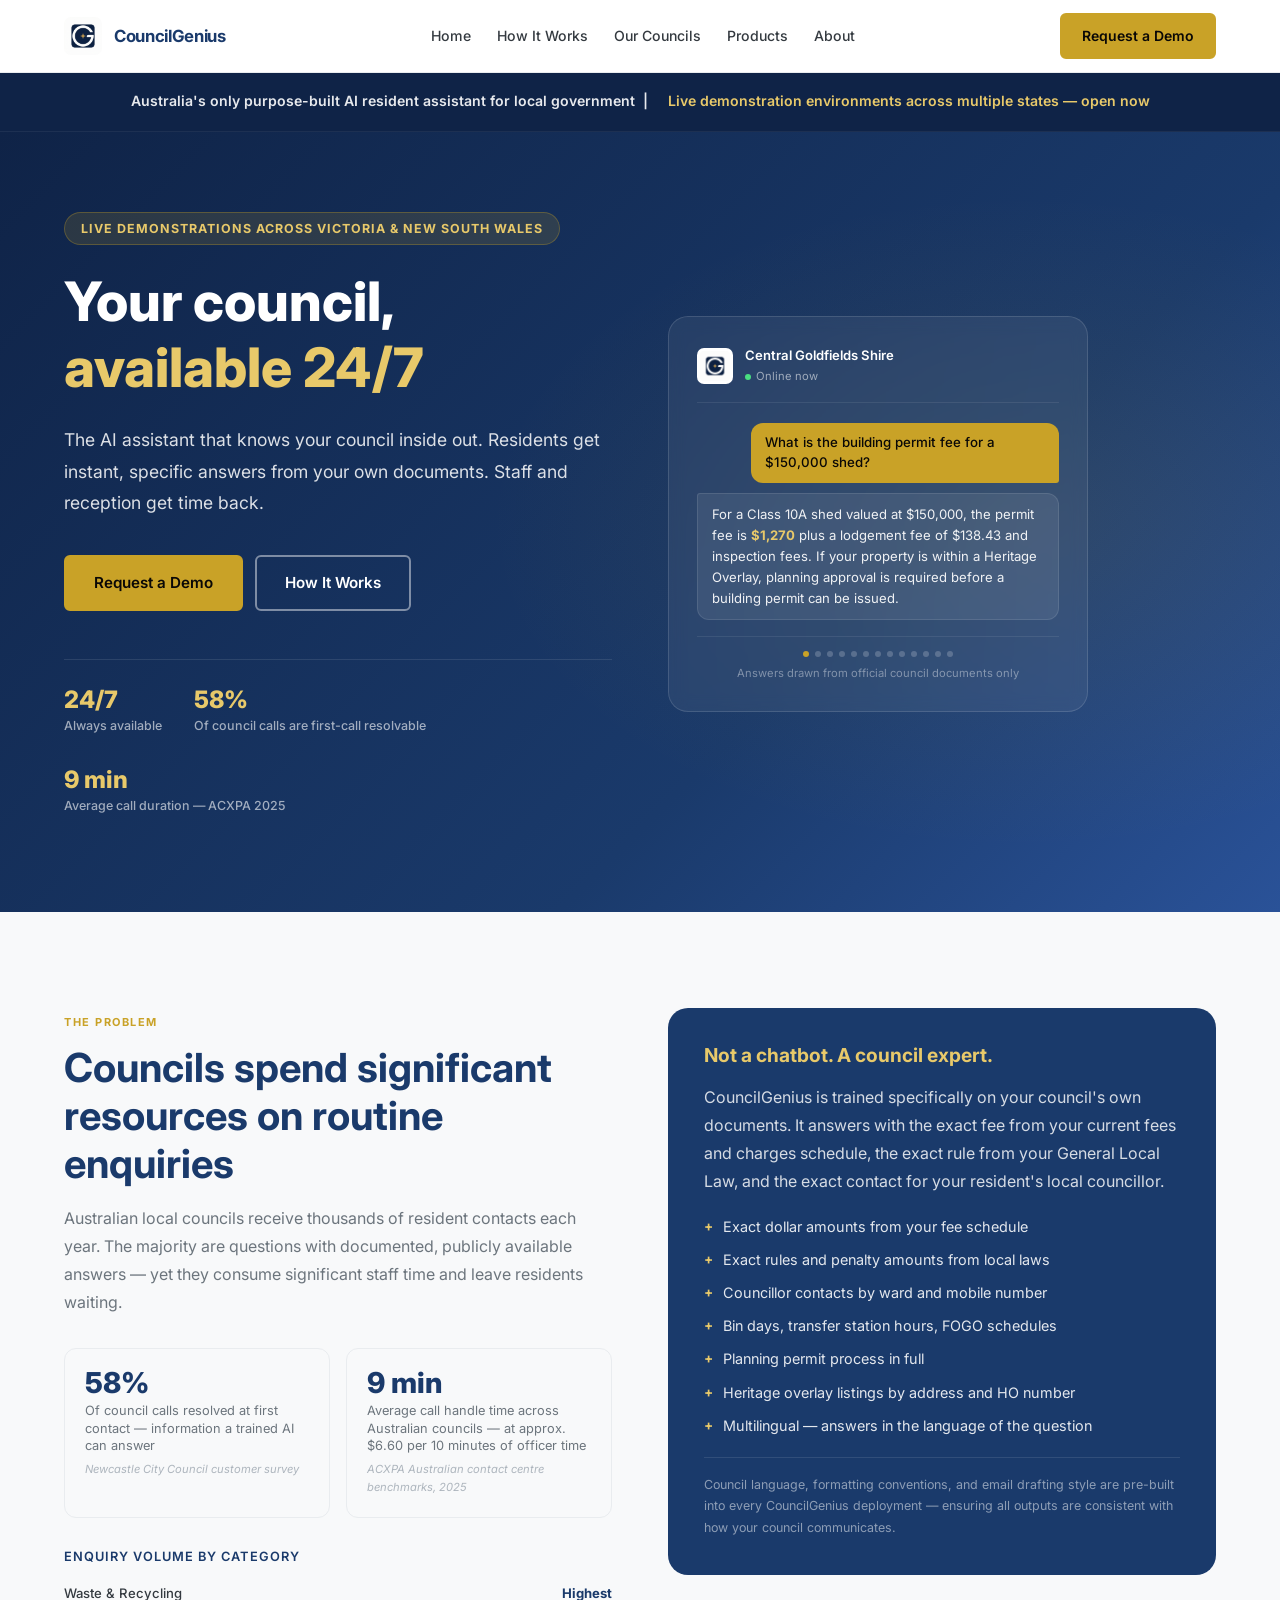
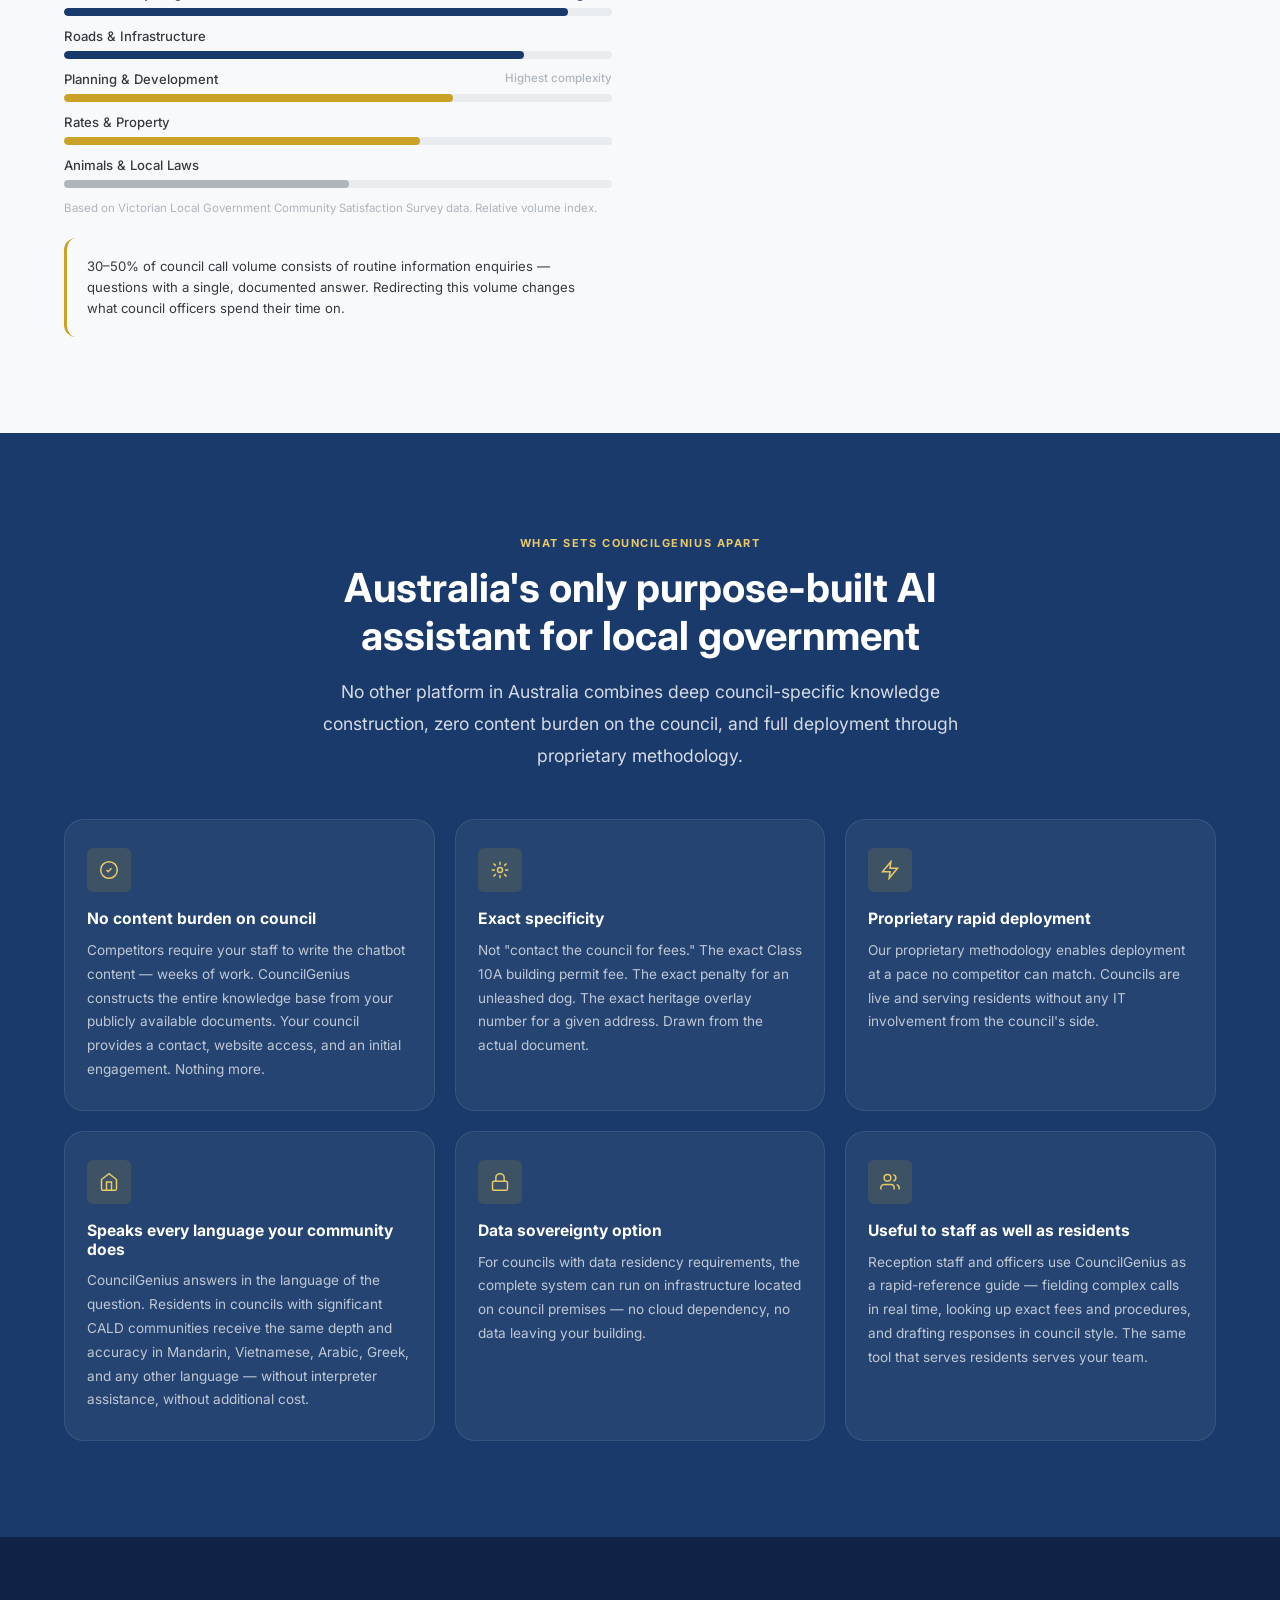
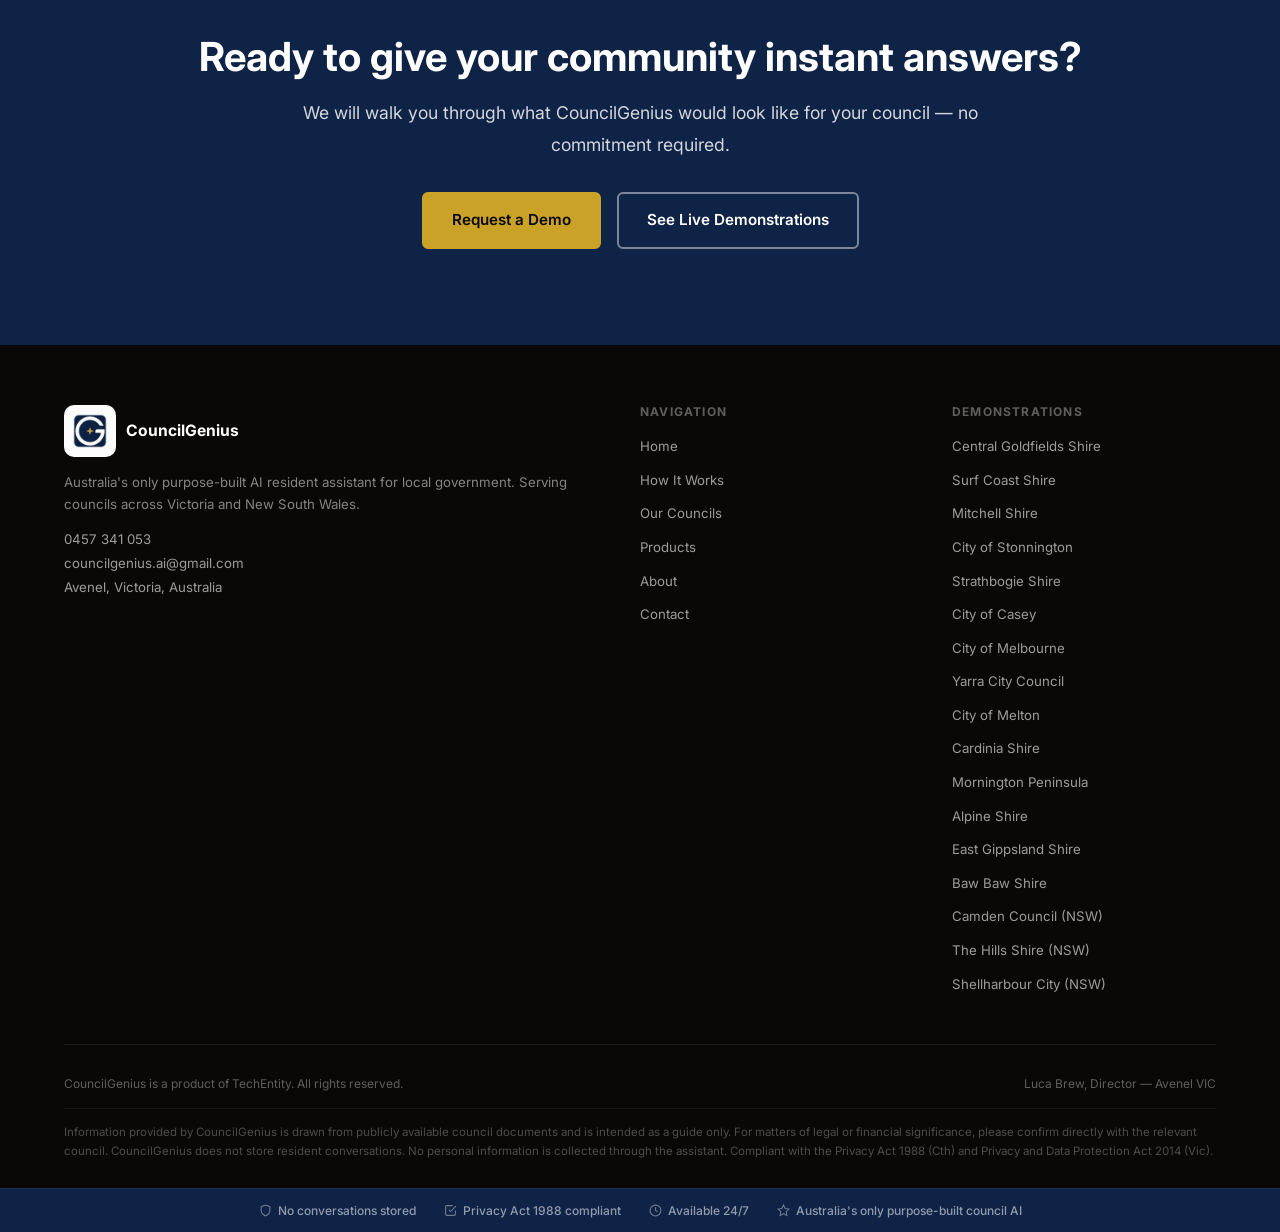
==== index.html @ df0e6e5a "Add 8 new VIC v8.0 councils: Melbourne, Yarra, Melton, Cardinia, Mornington Peninsula, Alpine, East " ====
<!DOCTYPE html>
<html lang="en">
<head>
  <meta charset="UTF-8">
  <meta name="viewport" content="width=device-width, initial-scale=1.0">
  <meta name="description" content="CouncilGenius — Australia's only purpose-built AI resident assistant for local government. Residents get instant, accurate answers. Staff get time back.">
  <title>CouncilGenius — AI Resident Assistant for Australian Local Government</title>
  <link rel="preconnect" href="https://fonts.googleapis.com">
  <link rel="preconnect" href="https://fonts.gstatic.com" crossorigin>
  <link href="https://fonts.googleapis.com/css2?family=Inter:wght@400;500;600;700;800&display=swap" rel="stylesheet">
  <style>
    :root {
      --navy:#1A3A6B;--navy-dark:#0f2347;--navy-light:#2a5298;
      --gold:#C9A227;--gold-light:#E8C96A;--gold-pale:#fdf6e3;
      --white:#FFFFFF;--black:#0a0806;
      --grey-50:#f8f9fa;--grey-100:#f1f3f5;--grey-200:#e9ecef;
      --grey-400:#adb5bd;--grey-600:#6c757d;--grey-800:#343a40;
      --error:#c0392b;
      --radius-sm:6px;--radius-md:12px;--radius-lg:20px;--radius-xl:32px;
      --shadow-sm:0 1px 4px rgba(0,0,0,0.08);
      --shadow-md:0 4px 16px rgba(0,0,0,0.10);
      --shadow-lg:0 8px 32px rgba(0,0,0,0.12);
      --t:200ms ease;--max-w:1200px;
    }
    *,*::before,*::after{box-sizing:border-box;margin:0;padding:0}
    html{scroll-behavior:smooth;font-size:16px}
    body{font-family:'Inter',system-ui,-apple-system,sans-serif;color:var(--grey-800);background:var(--white);line-height:1.6;-webkit-font-smoothing:antialiased}
    img{max-width:100%;display:block}
    a{color:inherit;text-decoration:none}
    button{cursor:pointer;font-family:inherit}
    .skip-link{position:absolute;top:-999px;left:0;z-index:9999;background:var(--gold);color:var(--black);padding:8px 16px;font-weight:600}
    .skip-link:focus{top:0}
    .container{max-width:var(--max-w);margin:0 auto;padding:0 24px}
    .section{padding:96px 0}
    .section--alt{background:var(--grey-50)}
    .section--navy{background:var(--navy);color:var(--white)}
    .section--dark{background:var(--navy-dark);color:var(--white)}
    .section-label{display:inline-block;font-size:11px;font-weight:700;letter-spacing:0.14em;text-transform:uppercase;color:var(--gold);margin-bottom:12px}
    .section-label--light{color:var(--gold-light)}
    h1,h2,h3,h4{line-height:1.2;font-weight:700;color:var(--navy)}
    .section--navy h2,.section--navy h3,.section--dark h2,.section--dark h3{color:var(--white)}
    h1{font-size:clamp(2rem,4.5vw,3.4rem);font-weight:800}
    h2{font-size:clamp(1.7rem,3.5vw,2.5rem)}
    h3{font-size:1.2rem}
    p{line-height:1.75;color:var(--grey-600)}
    .section--navy p,.section--dark p{color:rgba(255,255,255,0.82)}
    .text-centre{text-align:center}
    .lead{font-size:1.1rem;line-height:1.8;color:var(--grey-600);max-width:680px}
    .lead--light{color:rgba(255,255,255,0.82)}

    /* Buttons */
    .btn{display:inline-flex;align-items:center;gap:8px;padding:14px 28px;border-radius:var(--radius-sm);font-size:.95rem;font-weight:600;border:2px solid transparent;transition:background var(--t),color var(--t),border-color var(--t),box-shadow var(--t),transform var(--t);min-height:48px;white-space:nowrap;cursor:pointer}
    .btn:focus-visible{outline:3px solid var(--gold);outline-offset:3px}
    .btn:active{transform:scale(0.97)}
    .btn-primary{background:var(--gold);color:var(--black);border-color:var(--gold)}
    .btn-primary:hover{background:#b8911f;border-color:#b8911f;box-shadow:0 4px 16px rgba(201,162,39,.35)}
    .btn-outline-white{background:transparent;color:var(--white);border-color:rgba(255,255,255,.45)}
    .btn-outline-white:hover{background:rgba(255,255,255,.1);border-color:var(--white)}
    .btn-outline-navy{background:transparent;color:var(--navy);border-color:var(--navy)}
    .btn-outline-navy:hover{background:var(--navy);color:var(--white)}
    .btn-sm{padding:10px 20px;font-size:.875rem;min-height:40px}

    /* Nav */
    #navbar{position:fixed;top:0;left:0;right:0;z-index:1000;background:rgba(255,255,255,.97);backdrop-filter:blur(12px);border-bottom:1px solid var(--grey-200);transition:box-shadow var(--t)}
    #navbar.scrolled{box-shadow:var(--shadow-md)}
    .nav-inner{display:flex;align-items:center;justify-content:space-between;height:72px;gap:24px}
    .nav-logo{display:flex;align-items:center;gap:12px;flex-shrink:0}
    .nav-logo img{width:38px;height:38px;border-radius:7px}
    .nav-logo-text{font-size:1.05rem;font-weight:700;color:var(--navy);letter-spacing:-.02em}
    .nav-links{display:flex;align-items:center;gap:2px;list-style:none}
    .nav-links a{padding:8px 12px;border-radius:var(--radius-sm);font-size:.88rem;font-weight:500;color:var(--grey-800);transition:background var(--t),color var(--t);display:block}
    .nav-links a:hover,.nav-links a.active{background:var(--grey-100);color:var(--navy)}
    .nav-links a:focus-visible{outline:2px solid var(--navy);outline-offset:2px}
    .nav-toggle{display:none;flex-direction:column;gap:5px;background:none;border:none;padding:8px;border-radius:var(--radius-sm);min-width:44px;min-height:44px;align-items:center;justify-content:center}
    .nav-toggle span{display:block;width:22px;height:2px;background:var(--navy);border-radius:2px;transition:transform var(--t),opacity var(--t)}
    .nav-toggle[aria-expanded="true"] span:nth-child(1){transform:translateY(7px) rotate(45deg)}
    .nav-toggle[aria-expanded="true"] span:nth-child(2){opacity:0}
    .nav-toggle[aria-expanded="true"] span:nth-child(3){transform:translateY(-7px) rotate(-45deg)}
    .mobile-menu{display:none;flex-direction:column;gap:4px;padding:16px 24px 24px;border-top:1px solid var(--grey-200)}
    .mobile-menu.open{display:flex}
    .mobile-menu a{padding:12px 16px;border-radius:var(--radius-sm);font-weight:500;color:var(--grey-800);transition:background var(--t)}
    .mobile-menu a:hover{background:var(--grey-100);color:var(--navy)}
    .mobile-menu .btn{margin-top:8px;justify-content:center}

    /* Hero */
    .hero-section{background:linear-gradient(135deg,var(--navy-dark) 0%,var(--navy) 65%,var(--navy-light) 100%);padding:80px 0 96px;position:relative;overflow:hidden}
    .hero-section::before{content:'';position:absolute;inset:0;background:radial-gradient(ellipse 60% 60% at 80% 50%,rgba(201,162,39,.10) 0%,transparent 70%);pointer-events:none}
    .hero-grid{display:grid;grid-template-columns:1fr 1fr;gap:56px;align-items:center;position:relative;z-index:1}
    .hero-eyebrow{display:inline-flex;align-items:center;gap:8px;background:rgba(201,162,39,.15);border:1px solid rgba(201,162,39,.3);border-radius:999px;padding:6px 16px;font-size:.78rem;font-weight:700;color:var(--gold-light);letter-spacing:.08em;text-transform:uppercase;margin-bottom:24px}
    .hero h1{color:var(--white);margin-bottom:24px}
    .hero h1 span{color:var(--gold-light)}
    .hero .lead{color:rgba(255,255,255,.85);margin-bottom:36px}
    .hero-actions{display:flex;flex-wrap:wrap;gap:12px;margin-bottom:48px}
    .hero-stats{display:flex;gap:32px;flex-wrap:wrap;padding-top:28px;border-top:1px solid rgba(255,255,255,.1)}
    .hero-stat-num{font-size:1.5rem;font-weight:800;color:var(--gold-light);line-height:1}
    .hero-stat-label{font-size:.78rem;color:rgba(255,255,255,.6);margin-top:4px;font-weight:500}

    /* Chat card */
    .hero-card{background:rgba(255,255,255,.06);border:1px solid rgba(255,255,255,.13);border-radius:var(--radius-lg);padding:28px;width:100%;max-width:420px;backdrop-filter:blur(8px)}
    .hero-card-header{display:flex;align-items:center;gap:12px;margin-bottom:20px;padding-bottom:16px;border-bottom:1px solid rgba(255,255,255,.08)}
    .hero-card-logo{width:36px;height:36px;border-radius:7px;background:var(--white);display:flex;align-items:center;justify-content:center;padding:3px}
    .hero-card-logo img{width:30px;height:30px;border-radius:4px}
    .hero-card-council{font-size:.82rem;font-weight:600;color:var(--white)}
    .hero-card-status{display:flex;align-items:center;gap:5px;font-size:.7rem;color:rgba(255,255,255,.55);margin-top:2px}
    .status-dot{width:6px;height:6px;border-radius:50%;background:#4ade80}
    .chat-q{background:var(--gold);color:var(--black);border-radius:12px 12px 3px 12px;padding:10px 14px;font-size:.83rem;line-height:1.5;margin-left:auto;max-width:85%;margin-bottom:10px;font-weight:500}
    .chat-a{background:rgba(255,255,255,.08);color:rgba(255,255,255,.92);border:1px solid rgba(255,255,255,.1);border-radius:3px 12px 12px 12px;padding:10px 14px;font-size:.82rem;line-height:1.6;margin-bottom:10px}
    .chat-a strong{color:var(--gold-light)}
    .carousel-item{display:none}
    .carousel-item.active{display:block}
    .carousel-dots{display:flex;gap:6px;margin-top:16px;padding-top:14px;border-top:1px solid rgba(255,255,255,.08);justify-content:center}
    .carousel-dot{width:6px;height:6px;border-radius:50%;background:rgba(255,255,255,.2);border:none;cursor:pointer;transition:background var(--t);padding:0;min-height:0}
    .carousel-dot.active{background:var(--gold)}
    .carousel-label{font-size:.7rem;color:rgba(255,255,255,.4);text-align:center;margin-top:8px}

    /* Unique banner */
    .unique-banner{background:var(--navy-dark);padding:18px 0;border-bottom:1px solid rgba(255,255,255,.06)}
    .unique-banner-inner{display:flex;align-items:center;justify-content:center;gap:16px;font-size:.88rem;font-weight:600;color:rgba(255,255,255,.9);text-align:center;flex-wrap:wrap}
    .unique-banner-inner span{color:var(--gold-light)}

    /* Problem */
    .problem-grid{display:grid;grid-template-columns:1fr 1fr;gap:56px;align-items:start}
    .stat-row{display:grid;grid-template-columns:1fr 1fr;gap:16px;margin-top:32px}
    .stat-box{background:var(--grey-50);border:1px solid var(--grey-200);border-radius:var(--radius-md);padding:20px}
    .stat-box-num{font-size:1.8rem;font-weight:800;color:var(--navy);line-height:1}
    .stat-box-label{font-size:.8rem;color:var(--grey-600);margin-top:4px;line-height:1.4}
    .stat-box-source{font-size:.7rem;color:var(--grey-400);margin-top:6px;font-style:italic}
    .enquiry-bar-row{margin-bottom:10px}
    .enquiry-bar-label{display:flex;justify-content:space-between;font-size:.82rem;font-weight:500;color:var(--grey-800);margin-bottom:4px}
    .enquiry-bar-track{height:8px;background:var(--grey-200);border-radius:4px;overflow:hidden}
    .enquiry-bar-fill{height:100%;border-radius:4px;background:var(--navy)}
    .enquiry-bar-fill.gold{background:var(--gold)}
    .enquiry-bar-fill.light{background:var(--grey-400)}

    /* Steps */
    .steps-grid{display:grid;grid-template-columns:repeat(3,1fr);gap:28px}
    .step-card{background:var(--white);border-radius:var(--radius-lg);padding:32px 24px;box-shadow:var(--shadow-md);border:1px solid var(--grey-200);transition:transform var(--t),box-shadow var(--t)}
    .step-card:hover{transform:translateY(-4px);box-shadow:var(--shadow-lg)}
    .step-num{font-size:3rem;font-weight:800;color:var(--grey-100);line-height:1;margin-bottom:16px}
    .step-icon-box{width:48px;height:48px;border-radius:var(--radius-md);background:var(--navy);display:flex;align-items:center;justify-content:center;margin-bottom:18px}
    .step-icon-box svg{width:22px;height:22px;stroke:var(--gold-light);fill:none;stroke-width:1.8}
    .step-card h3{color:var(--navy);margin-bottom:10px}
    .step-card p{font-size:.88rem}
    .feature-list{list-style:none;display:flex;flex-direction:column;gap:10px}
    .feature-list li{display:flex;gap:10px;font-size:.9rem;color:var(--grey-800);align-items:flex-start}
    .feature-check{color:var(--gold);font-weight:700;flex-shrink:0;margin-top:1px;font-size:.85rem}

    /* Diff */
    .diff-grid{display:grid;grid-template-columns:repeat(3,1fr);gap:20px;margin-top:48px}
    .diff-card{padding:28px 22px;border-radius:var(--radius-lg);background:rgba(255,255,255,.05);border:1px solid rgba(255,255,255,.09);transition:background var(--t),border-color var(--t)}
    .diff-card:hover{background:rgba(255,255,255,.09);border-color:rgba(201,162,39,.35)}
    .diff-card-icon{width:44px;height:44px;border-radius:var(--radius-sm);background:rgba(201,162,39,.15);display:flex;align-items:center;justify-content:center;margin-bottom:18px}
    .diff-card-icon svg{width:20px;height:20px;stroke:var(--gold-light);fill:none;stroke-width:1.8}
    .diff-card h3{color:var(--white);font-size:.98rem;margin-bottom:10px}
    .diff-card p{font-size:.85rem;color:rgba(255,255,255,.70)}

    /* Navy box feature list override */
    .on-navy-bg .feature-list li{color:rgba(255,255,255,.88)}
    .on-navy-bg .feature-check{color:var(--gold-light)}

    /* Demo badge (replaces live badge) */
    .council-demo-badge{display:inline-flex;align-items:center;gap:5px;font-size:.7rem;font-weight:700;letter-spacing:.08em;text-transform:uppercase;padding:3px 9px;border-radius:999px;margin-bottom:14px;width:fit-content;background:#dbeafe;color:#1e40af}
    .demo-dot{width:5px;height:5px;border-radius:50%;background:#3b82f6}

    /* Nine grid */
    .nine-grid{display:grid;grid-template-columns:repeat(3,1fr);gap:16px;margin-top:40px}
    .nine-card{background:var(--white);border:1px solid var(--grey-200);border-radius:var(--radius-md);padding:20px 18px;border-left:3px solid var(--navy);transition:box-shadow var(--t),border-left-color var(--t)}
    .nine-card:hover{box-shadow:var(--shadow-md);border-left-color:var(--gold)}
    .nine-card h4{color:var(--navy);font-size:.9rem;margin-bottom:6px}
    .nine-card p{font-size:.8rem;line-height:1.6}

    /* Councils */
    .councils-grid{display:grid;grid-template-columns:repeat(2,1fr);gap:24px;max-width:800px;margin:48px auto 0}
    .council-card{background:var(--white);border-radius:var(--radius-lg);padding:32px;border:1px solid var(--grey-200);box-shadow:var(--shadow-sm);transition:transform var(--t),box-shadow var(--t),border-color var(--t);display:flex;flex-direction:column;border-left:4px solid var(--gold)}
    .council-card:hover{transform:translateY(-3px);box-shadow:var(--shadow-md);border-color:var(--navy);border-left-color:var(--gold)}
    .council-live-badge{display:inline-flex;align-items:center;gap:5px;font-size:.7rem;font-weight:700;letter-spacing:.08em;text-transform:uppercase;padding:3px 9px;border-radius:999px;margin-bottom:14px;width:fit-content;background:#d1fae5;color:#065f46}
    .live-dot{width:5px;height:5px;border-radius:50%;background:#059669}
    .council-card h3{color:var(--navy);font-size:1.05rem;margin-bottom:4px}
    .council-region{font-size:.8rem;color:var(--grey-400);font-weight:500;margin-bottom:10px}
    .council-card p{font-size:.85rem;flex:1;margin-bottom:20px}
    .council-link{display:inline-flex;align-items:center;gap:6px;font-size:.875rem;font-weight:600;color:var(--navy);transition:gap var(--t)}
    .council-link:hover{gap:10px}
    .council-link svg{width:13px;height:13px}

    /* Products */
    .product-grid{display:grid;grid-template-columns:repeat(3,1fr);gap:24px;margin-top:48px}
    .product-card{background:var(--white);border-radius:var(--radius-lg);padding:36px 28px;border:1px solid var(--grey-200);box-shadow:var(--shadow-sm);display:flex;flex-direction:column;transition:box-shadow var(--t),transform var(--t)}
    .product-card:hover{box-shadow:var(--shadow-lg);transform:translateY(-3px)}
    .product-card.featured{border-color:var(--navy);border-width:2px}
    .product-tag{display:inline-block;font-size:.7rem;font-weight:700;letter-spacing:.1em;text-transform:uppercase;padding:4px 10px;border-radius:999px;margin-bottom:16px;width:fit-content}
    .tag-live{background:#d1fae5;color:#065f46}
    .tag-available{background:#dbeafe;color:#1e40af}
    .tag-bespoke{background:var(--gold-pale);color:#92400e}
    .product-card h3{color:var(--navy);font-size:1.15rem;margin-bottom:8px}
    .product-card .product-desc{font-size:.9rem;margin-bottom:20px;flex:1}
    .product-features{list-style:none;display:flex;flex-direction:column;gap:8px;margin-bottom:28px}
    .product-features li{display:flex;gap:8px;font-size:.83rem;color:var(--grey-800);align-items:flex-start}

    /* Analytics */
    .analytics-grid{display:grid;grid-template-columns:1fr 1fr;gap:48px;align-items:start}
    .compliance-card{background:rgba(255,255,255,.06);border:1px solid rgba(255,255,255,.1);border-radius:var(--radius-md);padding:24px;margin-bottom:14px}
    .compliance-card h4{color:var(--gold-light);font-size:.92rem;margin-bottom:8px}
    .compliance-card p{font-size:.83rem;color:rgba(255,255,255,.68)}

    /* About */
    .about-grid{display:grid;grid-template-columns:1fr 1fr;gap:56px;align-items:start}
    .about-content p{margin-bottom:16px}
    .about-aside{display:flex;flex-direction:column;gap:20px}
    .about-box{background:var(--grey-50);border-radius:var(--radius-lg);padding:24px;border:1px solid var(--grey-200)}
    .about-box h4{color:var(--navy);margin-bottom:8px;font-size:.95rem}
    .about-box p{font-size:.875rem}

    /* FAQ */
    .faq-grid{display:grid;grid-template-columns:repeat(2,1fr);gap:16px;margin-top:40px}
    .faq-item{background:var(--white);border-radius:var(--radius-md);border:1px solid var(--grey-200);overflow:hidden}
    .faq-q{width:100%;text-align:left;background:none;border:none;padding:18px 22px;font-size:.88rem;font-weight:600;color:var(--navy);display:flex;justify-content:space-between;align-items:center;gap:12px;cursor:pointer;transition:background var(--t);min-height:44px}
    .faq-q:hover{background:var(--grey-50)}
    .faq-icon{width:18px;height:18px;border-radius:50%;border:1.5px solid var(--grey-400);display:flex;align-items:center;justify-content:center;font-size:.7rem;flex-shrink:0;transition:transform var(--t)}
    .faq-q[aria-expanded="true"] .faq-icon{transform:rotate(45deg)}
    .faq-a{display:none;padding:0 22px 18px;font-size:.85rem;color:var(--grey-600);line-height:1.7;border-top:1px solid var(--grey-100)}
    .faq-a.open{display:block}

    /* Contact */
    .contact-grid{display:grid;grid-template-columns:1fr 1fr;gap:56px;align-items:start}
    .contact-detail{display:flex;gap:12px;font-size:.9rem;color:var(--grey-800);margin-bottom:12px}
    .contact-detail svg{width:16px;height:16px;stroke:var(--gold);fill:none;stroke-width:2;flex-shrink:0;margin-top:2px}
    .form-card{background:var(--white);border-radius:var(--radius-xl);padding:40px;box-shadow:var(--shadow-lg);border:1px solid var(--grey-200)}
    .form-group{margin-bottom:18px}
    .form-row{display:grid;grid-template-columns:1fr 1fr;gap:14px}
    label{display:block;font-size:.83rem;font-weight:600;color:var(--grey-800);margin-bottom:5px}
    label .req{color:var(--error);margin-left:2px}
    input[type="text"],input[type="email"],input[type="tel"],select,textarea{width:100%;padding:11px 14px;border-radius:var(--radius-sm);border:1.5px solid var(--grey-200);font-family:inherit;font-size:.92rem;color:var(--grey-800);background:var(--white);transition:border-color var(--t),box-shadow var(--t);min-height:46px}
    input:focus,select:focus,textarea:focus{outline:none;border-color:var(--navy);box-shadow:0 0 0 3px rgba(26,58,107,.10)}
    textarea{min-height:110px;resize:vertical}
    select{cursor:pointer}
    #formStatus{display:none;margin-top:10px;padding:11px 14px;border-radius:var(--radius-sm);font-size:.85rem;font-weight:500}
    #formStatus.success{background:#d1fae5;color:#065f46;display:block}
    #formStatus.error{background:#fee2e2;color:#991b1b;display:block}

    /* Footer */
    footer{background:var(--black);color:var(--white);padding:60px 0 28px}
    .footer-grid{display:grid;grid-template-columns:2fr 1fr 1fr;gap:48px;margin-bottom:48px}
    .footer-logo{display:flex;align-items:center;gap:10px;margin-bottom:14px}
    .footer-logo img{width:52px;height:52px;border-radius:10px}
    .footer-logo span{font-size:.98rem;font-weight:700}
    .footer-brand p{font-size:.83rem;color:rgba(255,255,255,.5);line-height:1.7}
    .footer-col h4{font-size:.75rem;font-weight:700;letter-spacing:.1em;text-transform:uppercase;color:rgba(255,255,255,.35);margin-bottom:14px}
    .footer-col ul{list-style:none;display:flex;flex-direction:column;gap:8px}
    .footer-col ul a{font-size:.83rem;color:rgba(255,255,255,.6);transition:color var(--t)}
    .footer-col ul a:hover{color:var(--gold-light)}
    .footer-contact{font-size:.83rem;color:rgba(255,255,255,.6);line-height:1.8;margin-top:12px}
    .footer-contact a{color:rgba(255,255,255,.6);transition:color var(--t)}
    .footer-contact a:hover{color:var(--gold-light)}
    .footer-bottom{padding-top:28px;border-top:1px solid rgba(255,255,255,.07);display:flex;justify-content:space-between;align-items:center;flex-wrap:wrap;gap:10px}
    .footer-bottom p{font-size:.75rem;color:rgba(255,255,255,.35);margin:0}
    .footer-disclaimer{font-size:.72rem;color:rgba(255,255,255,.28);margin-top:14px;line-height:1.6;border-top:1px solid rgba(255,255,255,.05);padding-top:14px}
    .privacy-strip{background:var(--navy-dark);padding:12px 0;border-top:1px solid rgba(255,255,255,.06)}
    .privacy-strip-inner{display:flex;align-items:center;justify-content:center;gap:28px;flex-wrap:wrap}
    .privacy-badge{display:flex;align-items:center;gap:6px;font-size:.75rem;color:rgba(255,255,255,.55);font-weight:500}
    .privacy-badge svg{width:13px;height:13px;stroke:rgba(255,255,255,.4);fill:none;stroke-width:2}

    /* Pages */
    .page-section{display:none}
    .page-section.active{display:block}

    /* Responsive */
    @media(max-width:1024px){
      .footer-grid{grid-template-columns:1fr 1fr}
      .steps-grid,.diff-grid,.product-grid{grid-template-columns:1fr 1fr}
      .nine-grid{grid-template-columns:repeat(2,1fr)}
    }
    @media(max-width:768px){
      .nav-links,.nav-cta{display:none}
      .nav-toggle{display:flex}
      .section{padding:64px 0}
      h1{font-size:1.9rem}h2{font-size:1.55rem}
      .hero-grid,.problem-grid,.about-grid,.contact-grid,.analytics-grid{grid-template-columns:1fr;gap:36px}
      .hero-section{padding:80px 0 64px}
      .hero-visual{display:none}
      .steps-grid,.diff-grid,.product-grid,.nine-grid,.councils-grid{grid-template-columns:1fr}
      .faq-grid{grid-template-columns:1fr}
      .stat-row{grid-template-columns:1fr 1fr}
      .footer-grid{grid-template-columns:1fr}
      .form-row{grid-template-columns:1fr}
      .hero-stats{gap:20px}
    }
    @media(max-width:480px){
      .container{padding:0 16px}
      .hero-actions{flex-direction:column}
      .hero-actions .btn{justify-content:center}
      .form-card{padding:24px 18px}
    }
    @keyframes fadeUp{from{opacity:0;transform:translateY(20px)}to{opacity:1;transform:translateY(0)}}
    .fade-up{animation:fadeUp .5s ease both}
    .fade-up-2{animation:fadeUp .5s .1s ease both}
    @media(prefers-reduced-motion:reduce){*,*::before,*::after{animation-duration:.01ms!important;transition-duration:.01ms!important}}

    /* ── Enquiry Modal ── */
    .modal-overlay{display:none;position:fixed;inset:0;background:rgba(10,21,48,.65);z-index:2000;align-items:center;justify-content:center;padding:20px;backdrop-filter:blur(2px)}
    .modal-overlay.open{display:flex}
    .modal-box{background:#fff;border-radius:var(--radius-xl);max-width:520px;width:100%;padding:40px;position:relative;max-height:90vh;overflow-y:auto;box-shadow:0 24px 64px rgba(10,21,48,.25);animation:fadeUp .25s ease both}
    .modal-close{position:absolute;top:14px;right:16px;background:none;border:none;font-size:1.5rem;cursor:pointer;color:var(--grey-400);line-height:1;padding:4px}
    .modal-close:hover{color:var(--navy)}
    .modal-title{font-size:1.2rem;font-weight:700;color:var(--navy);margin-bottom:4px}
    .modal-subtitle{font-size:.875rem;color:var(--grey-600);margin-bottom:24px;line-height:1.5}
    .modal-form .form-group{margin-bottom:16px}
    .modal-form label{display:block;font-size:.83rem;font-weight:600;color:var(--grey-800);margin-bottom:5px}
    .modal-form label .req{color:var(--error);margin-left:2px}
    .modal-form input,.modal-form textarea{width:100%;padding:11px 14px;border-radius:var(--radius-sm);border:1.5px solid var(--grey-200);font-family:inherit;font-size:.92rem;color:var(--grey-800);background:var(--white);transition:border-color var(--t);box-sizing:border-box}
    .modal-form input:focus,.modal-form textarea:focus{outline:none;border-color:var(--navy);box-shadow:0 0 0 3px rgba(26,58,107,.10)}
    .modal-form textarea{min-height:90px;resize:vertical}
    .modal-status{margin-top:12px;font-size:.875rem;display:none;padding:10px 14px;border-radius:var(--radius-sm)}
    .modal-status.success{display:block;background:#f0fdf4;color:#166534;border:1px solid #bbf7d0}
    .modal-status.error{display:block;background:#fef2f2;color:#991b1b;border:1px solid #fecaca}
    @media(max-width:540px){.modal-box{padding:28px 20px}}

    /* ── State Toggle ── */
    .state-toggle{display:flex;gap:0;background:var(--grey-100);border-radius:999px;padding:4px;width:fit-content;margin:32px auto 0}
    .state-toggle button{padding:10px 24px;border:none;background:transparent;border-radius:999px;font-size:.88rem;font-weight:600;color:var(--grey-600);cursor:pointer;transition:background var(--t),color var(--t)}
    .state-toggle button.active{background:var(--navy);color:var(--white);box-shadow:var(--shadow-sm)}
    .state-panel{display:none}
    .state-panel.active{display:block}

    /* ── Version Badge ── */
    .council-version{display:inline-block;font-size:.68rem;font-weight:600;color:var(--grey-400);background:var(--grey-100);border:1px solid var(--grey-200);border-radius:999px;padding:2px 9px;margin-left:8px;letter-spacing:.03em;vertical-align:middle}

    /* ── Integration Cards ── */
    .integration-grid{display:grid;grid-template-columns:1fr 1fr;gap:24px;margin-top:40px}
    .integration-card{background:var(--white);border-radius:var(--radius-lg);padding:28px;border:1px solid var(--grey-200);box-shadow:var(--shadow-sm);transition:transform var(--t),box-shadow var(--t)}
    .integration-card:hover{transform:translateY(-3px);box-shadow:var(--shadow-md)}
    .integration-card.featured{border-color:var(--navy);border-width:2px}
    .integration-card h4{color:var(--navy);font-size:.95rem;margin-top:16px;margin-bottom:6px}
    .integration-card p{font-size:.83rem}
    .integration-wireframe{width:100%;height:140px;border-radius:var(--radius-sm);overflow:hidden}
    @media(max-width:768px){.integration-grid{grid-template-columns:1fr}}
    /* ── Disclaimer callout ── */
    .demo-disclaimer{margin:28px auto 0;max-width:800px;padding:20px 24px;background:var(--gold-pale);border-radius:var(--radius-md);border-left:3px solid var(--gold)}
    .demo-disclaimer p{font-size:.88rem;color:var(--grey-800);line-height:1.7}
  </style>
</head>
<body>

<a href="#main" class="skip-link">Skip to main content</a>

<nav id="navbar" role="navigation" aria-label="Main navigation">
  <div class="container">
    <div class="nav-inner">
      <a href="#" class="nav-logo" onclick="showPage('home');return false;" aria-label="CouncilGenius home">
        <img src="logo.png" alt="CouncilGenius" width="38" height="38">
        <span class="nav-logo-text">CouncilGenius</span>
      </a>
      <ul class="nav-links" role="list">
        <li><a href="#" onclick="showPage('home');return false;" data-page="home">Home</a></li>
        <li><a href="#" onclick="showPage('how-it-works');return false;" data-page="how-it-works">How It Works</a></li>
        <li><a href="#" onclick="showPage('councils');return false;" data-page="councils">Our Councils</a></li>
        <li><a href="#" onclick="showPage('products');return false;" data-page="products">Products</a></li>
        <li><a href="#" onclick="showPage('about');return false;" data-page="about">About</a></li>
      </ul>
      <div class="nav-cta">
        <a href="#" onclick="showPage('contact');return false;" class="btn btn-primary btn-sm">Request a Demo</a>
      </div>
      <button class="nav-toggle" aria-expanded="false" aria-controls="mobileMenu" aria-label="Toggle navigation" onclick="toggleMenu()">
        <span></span><span></span><span></span>
      </button>
    </div>
  </div>
  <div id="mobileMenu" class="mobile-menu" role="menu">
    <a href="#" onclick="showPage('home');closeMobileMenu();return false;">Home</a>
    <a href="#" onclick="showPage('how-it-works');closeMobileMenu();return false;">How It Works</a>
    <a href="#" onclick="showPage('councils');closeMobileMenu();return false;">Our Councils</a>
    <a href="#" onclick="showPage('products');closeMobileMenu();return false;">Products</a>
    <a href="#" onclick="showPage('about');closeMobileMenu();return false;">About</a>
    <a href="#" onclick="showPage('contact');closeMobileMenu();return false;" class="btn btn-primary btn-sm">Request a Demo</a>
  </div>
</nav>

<main id="main">

<!-- HOME -->
<div id="page-home" class="page-section active">

  <div class="unique-banner" style="margin-top:72px;">
    <div class="container">
      <div class="unique-banner-inner">
        Australia's only purpose-built AI resident assistant for local government
        &nbsp;|&nbsp;
        <span>Live demonstration environments across multiple states — open now</span>
      </div>
    </div>
  </div>

  <section class="hero-section" aria-labelledby="hero-heading">
    <div class="container">
      <div class="hero-grid">
        <div class="hero fade-up">
          <div class="hero-eyebrow">Live demonstrations across Victoria &amp; New South Wales</div>
          <h1 id="hero-heading">Your council,<br><span>available 24/7</span></h1>
          <p class="lead lead--light">The AI assistant that knows your council inside out. Residents get instant, specific answers from your own documents. Staff and reception get time back.</p>
          <div class="hero-actions">
            <a href="#" onclick="showPage('contact');return false;" class="btn btn-primary">Request a Demo</a>
            <a href="#" onclick="showPage('how-it-works');return false;" class="btn btn-outline-white">How It Works</a>
          </div>
          <div class="hero-stats">
            <div class="hero-stat">
              <div class="hero-stat-num">24/7</div>
              <div class="hero-stat-label">Always available</div>
            </div>
            <div class="hero-stat">
              <div class="hero-stat-num">58%</div>
              <div class="hero-stat-label">Of council calls are first-call resolvable</div>
            </div>
            <div class="hero-stat">
              <div class="hero-stat-num">9 min</div>
              <div class="hero-stat-label">Average call duration — ACXPA 2025</div>
            </div>
          </div>
        </div>

        <div class="hero-visual fade-up-2" aria-hidden="true">
          <div class="hero-card">
            <div class="hero-card-header">
              <div class="hero-card-logo">
                <img src="logo.png" alt="" width="30" height="30">
              </div>
              <div>
                <div class="hero-card-council" id="carousel-council-name">Central Goldfields Shire</div>
                <div class="hero-card-status"><span class="status-dot"></span> Online now</div>
              </div>
            </div>
            <div class="carousel-item active" id="carousel-0">
              <div class="chat-q">What is the building permit fee for a $150,000 shed?</div>
              <div class="chat-a">For a Class 10A shed valued at $150,000, the permit fee is <strong>$1,270</strong> plus a lodgement fee of $138.43 and inspection fees. If your property is within a Heritage Overlay, planning approval is required before a building permit can be issued.</div>
            </div>
            <div class="carousel-item" id="carousel-1">
              <div class="chat-q">What are the fees for registering a dog?</div>
              <div class="chat-a">Desexed dog: <strong>$50</strong> (pensioner $25). Not desexed: <strong>$228</strong> (pensioner $114). Your dog must be microchipped and at least 3 months old. Register online at casey.vic.gov.au — tags arrive within <strong>5–10 working days</strong>.</div>
            </div>
            <div class="carousel-item" id="carousel-2">
              <div class="chat-q">When is my bin collection day in Oran Park?</div>
              <div class="chat-a">Your bin collection day in Oran Park is <strong>Wednesday</strong>. Put your bins out Tuesday evening. Red (garbage), yellow (recycling), and green (garden organics) are all collected <strong>weekly</strong>. Lids must be fully closed.</div>
            </div>
            <div class="carousel-item" id="carousel-3">
              <div class="chat-q">Do I need a permit to remove a tree on the Surf Coast?</div>
              <div class="chat-a">It depends on the tree and your zone. Properties within a Significant Landscape Overlay or Vegetation Protection Overlay require a planning permit to remove most trees. Some trees under 5 metres may be exempt. <strong>Can you confirm your property address or zone?</strong></div>
            </div>
            <div class="carousel-item" id="carousel-4">
              <div class="chat-q">What are the rules for keeping livestock?</div>
              <div class="chat-a">In residential areas you need a <strong>permit from Council</strong> — the fee is <strong>$106</strong> (lifetime of the animals). On rural or farming-zoned land, livestock is generally permitted under the planning scheme without a local law permit.</div>
            </div>
            <div class="carousel-item" id="carousel-5">
              <div class="chat-q">How do I apply for a building permit in Kilmore?</div>
              <div class="chat-a">A building permit is required for new buildings, additions, garages, sheds, decks, retaining walls, pools, and demolition. Contact the <strong>Planning and Building Office on 03 5734 6200</strong> for pre-application advice.</div>
            </div>
            <div class="carousel-item" id="carousel-6">
              <div class="chat-q">How do I apply for a development application?</div>
              <div class="chat-a">The DA process has <strong>7 stages</strong>. Start by checking if you actually need one — some minor works qualify as exempt or complying development. A free <strong>Duty Officer</strong> consultation is strongly recommended before preparing anything.</div>
            </div>
            <div class="carousel-item" id="carousel-7">
              <div class="chat-q">What are the bin collection days for Torquay?</div>
              <div class="chat-a">In Torquay, general waste is collected <strong>weekly</strong>, recycling <strong>fortnightly</strong>, and FOGO <strong>weekly</strong>. Your specific collection day depends on your street. I can help you find your ward collector contact or guide you to the Surf Coast waste portal.</div>
            </div>
            <div class="carousel-item" id="carousel-8">
              <div class="chat-q">How do I apply for a development application in The Hills Shire?</div>
              <div class="chat-a">Not all work requires a full DA — some qualifies as <strong>exempt</strong> or <strong>complying development</strong>. If you do need a DA, submit online via the application form with your plans and fee (from <strong>$385</strong> for works up to $10k). Track progress via the <strong>DA Tracking System</strong>.</div>
            </div>
            <div class="carousel-item" id="carousel-9">
              <div class="chat-q">When is my bin collection day in Shellharbour?</div>
              <div class="chat-a">Bin days vary by street and suburb. The quickest way is to look up your address on the <strong>Find my bin day</strong> tool at shellharbourwaste.com.au. You can also call the waste services team (REMONDIS) on <strong>1300 121 344</strong>, Monday to Friday 8:30am–5:00pm.</div>
            </div>
            <div class="carousel-item" id="carousel-10">
              <div class="chat-q">What are the bin collection days in Bright?</div>
              <div class="chat-a">Bright is an <strong>urban area</strong> so FOGO (green lid) is collected <strong>every week</strong>. Recycling (yellow lid) and general waste (red lid) alternate <strong>fortnightly</strong>. Week 1: FOGO + Recycling. Week 2: FOGO + General Waste. Check your rates notice or call <strong>03 5755 0555</strong>.</div>
            </div>
            <div class="carousel-item" id="carousel-11">
              <div class="chat-q">What community services are available in Warragul?</div>
              <div class="chat-a">Warragul offers the <strong>Civic Centre</strong> at 210 Main Street for rates, planning, and permits. The <strong>Warragul Library</strong> has free membership and WiFi. There's also the <strong>Aquatic Centre</strong>, maternal and child health clinics, and immunisation programs. Phone <strong>(03) 5624 2411</strong>.</div>
            </div>
            <div class="carousel-item" id="carousel-12">
              <div class="chat-q">How do I book foreshore camping on the Mornington Peninsula?</div>
              <div class="chat-a">You can book foreshore camping at <strong>Rosebud, Rye, or Sorrento</strong> online through the Mornington Peninsula Shire website. Or call <strong>5950 1060</strong> to book over the phone. Sites have specific rules on pets, fees, and facilities.</div>
            </div>
            <div class="carousel-dots" role="tablist" aria-label="Example questions">
              <button class="carousel-dot active" onclick="goToSlide(0)" role="tab" aria-selected="true" aria-label="Example 1"></button>
              <button class="carousel-dot" onclick="goToSlide(1)" role="tab" aria-selected="false" aria-label="Example 2"></button>
              <button class="carousel-dot" onclick="goToSlide(2)" role="tab" aria-selected="false" aria-label="Example 3"></button>
              <button class="carousel-dot" onclick="goToSlide(3)" role="tab" aria-selected="false" aria-label="Example 4"></button>
              <button class="carousel-dot" onclick="goToSlide(4)" role="tab" aria-selected="false" aria-label="Example 5"></button>
              <button class="carousel-dot" onclick="goToSlide(5)" role="tab" aria-selected="false" aria-label="Example 6"></button>
              <button class="carousel-dot" onclick="goToSlide(6)" role="tab" aria-selected="false" aria-label="Example 7"></button>
              <button class="carousel-dot" onclick="goToSlide(7)" role="tab" aria-selected="false" aria-label="Example 8"></button>
              <button class="carousel-dot" onclick="goToSlide(8)" role="tab" aria-selected="false" aria-label="Example 9"></button>
              <button class="carousel-dot" onclick="goToSlide(9)" role="tab" aria-selected="false" aria-label="Example 10"></button>
              <button class="carousel-dot" onclick="goToSlide(10)" role="tab" aria-selected="false" aria-label="Example 11"></button>
              <button class="carousel-dot" onclick="goToSlide(11)" role="tab" aria-selected="false" aria-label="Example 12"></button>
              <button class="carousel-dot" onclick="goToSlide(12)" role="tab" aria-selected="false" aria-label="Example 13"></button>
            </div>
            <div class="carousel-label">Answers drawn from official council documents only</div>
          </div>
        </div>
      </div>
    </div>
  </section>

  <section class="section section--alt" aria-labelledby="problem-heading">
    <div class="container">
      <div class="problem-grid">
        <div>
          <span class="section-label">The Problem</span>
          <h2 id="problem-heading">Councils spend significant resources on routine enquiries</h2>
          <p style="margin-top:16px;">Australian local councils receive thousands of resident contacts each year. The majority are questions with documented, publicly available answers — yet they consume significant staff time and leave residents waiting.</p>
          <div class="stat-row">
            <div class="stat-box">
              <div class="stat-box-num">58%</div>
              <div class="stat-box-label">Of council calls resolved at first contact — information a trained AI can answer</div>
              <div class="stat-box-source">Newcastle City Council customer survey</div>
            </div>
            <div class="stat-box">
              <div class="stat-box-num">9 min</div>
              <div class="stat-box-label">Average call handle time across Australian councils — at approx. $6.60 per 10 minutes of officer time</div>
              <div class="stat-box-source">ACXPA Australian contact centre benchmarks, 2025</div>
            </div>
          </div>
          <div style="margin-top:28px;">
            <p style="font-size:.8rem;font-weight:600;color:var(--navy);margin-bottom:14px;text-transform:uppercase;letter-spacing:.08em;">Enquiry volume by category</p>
            <div class="enquiry-bar-row"><div class="enquiry-bar-label"><span>Waste &amp; Recycling</span><span style="color:var(--navy);font-weight:700">Highest</span></div><div class="enquiry-bar-track"><div class="enquiry-bar-fill" style="width:92%"></div></div></div>
            <div class="enquiry-bar-row"><div class="enquiry-bar-label"><span>Roads &amp; Infrastructure</span></div><div class="enquiry-bar-track"><div class="enquiry-bar-fill" style="width:84%"></div></div></div>
            <div class="enquiry-bar-row"><div class="enquiry-bar-label"><span>Planning &amp; Development</span><span style="font-size:.72rem;color:var(--grey-400)">Highest complexity</span></div><div class="enquiry-bar-track"><div class="enquiry-bar-fill gold" style="width:71%"></div></div></div>
            <div class="enquiry-bar-row"><div class="enquiry-bar-label"><span>Rates &amp; Property</span></div><div class="enquiry-bar-track"><div class="enquiry-bar-fill gold" style="width:65%"></div></div></div>
            <div class="enquiry-bar-row"><div class="enquiry-bar-label"><span>Animals &amp; Local Laws</span></div><div class="enquiry-bar-track"><div class="enquiry-bar-fill light" style="width:52%"></div></div></div>
            <p style="font-size:.72rem;color:var(--grey-400);margin-top:8px;">Based on Victorian Local Government Community Satisfaction Survey data. Relative volume index.</p>
          </div>
          <div style="margin-top:20px;padding:18px 20px;background:var(--grey-50);border-radius:var(--radius-md);border-left:3px solid var(--gold);">
            <p style="font-size:.82rem;color:var(--grey-800);line-height:1.6;">30–50% of council call volume consists of routine information enquiries — questions with a single, documented answer. Redirecting this volume changes what council officers spend their time on.</p>
          </div>
        </div>
        <div>
          <div class="on-navy-bg" style="background:var(--navy);border-radius:var(--radius-lg);padding:36px;">
            <h3 style="color:var(--gold-light);margin-bottom:16px;">Not a chatbot. A council expert.</h3>
            <p style="color:rgba(255,255,255,.82);margin-bottom:20px;">CouncilGenius is trained specifically on your council's own documents. It answers with the exact fee from your current fees and charges schedule, the exact rule from your General Local Law, and the exact contact for your resident's local councillor.</p>
            <ul class="feature-list">
              <li><span class="feature-check">+</span> Exact dollar amounts from your fee schedule</li>
              <li><span class="feature-check">+</span> Exact rules and penalty amounts from local laws</li>
              <li><span class="feature-check">+</span> Councillor contacts by ward and mobile number</li>
              <li><span class="feature-check">+</span> Bin days, transfer station hours, FOGO schedules</li>
              <li><span class="feature-check">+</span> Planning permit process in full</li>
              <li><span class="feature-check">+</span> Heritage overlay listings by address and HO number</li>
              <li><span class="feature-check">+</span> Multilingual — answers in the language of the question</li>
            </ul>
            <p style="color:rgba(255,255,255,.5);font-size:.78rem;margin-top:20px;padding-top:16px;border-top:1px solid rgba(255,255,255,.1);">Council language, formatting conventions, and email drafting style are pre-built into every CouncilGenius deployment — ensuring all outputs are consistent with how your council communicates.</p>
          </div>
        </div>
      </div>
    </div>
  </section>

  <section class="section section--navy" aria-labelledby="diff-heading">
    <div class="container">
      <div class="text-centre" style="max-width:700px;margin:0 auto;">
        <span class="section-label section-label--light">What Sets CouncilGenius Apart</span>
        <h2 id="diff-heading">Australia's only purpose-built AI assistant for local government</h2>
        <p class="lead lead--light" style="margin:16px auto 0;">No other platform in Australia combines deep council-specific knowledge construction, zero content burden on the council, and full deployment through proprietary methodology.</p>
      </div>
      <div class="diff-grid">
        <div class="diff-card">
          <div class="diff-card-icon"><svg viewBox="0 0 24 24"><path d="M9 12l2 2 4-4"/><path d="M12 2a10 10 0 110 20 10 10 0 010-20z"/></svg></div>
          <h3>No content burden on council</h3>
          <p>Competitors require your staff to write the chatbot content — weeks of work. CouncilGenius constructs the entire knowledge base from your publicly available documents. Your council provides a contact, website access, and an initial engagement. Nothing more.</p>
        </div>
        <div class="diff-card">
          <div class="diff-card-icon"><svg viewBox="0 0 24 24"><circle cx="12" cy="12" r="3"/><path d="M12 2v4M12 18v4M4.22 4.22l2.83 2.83M16.95 16.95l2.83 2.83M2 12h4M18 12h4M4.22 19.78l2.83-2.83M16.95 7.05l2.83-2.83"/></svg></div>
          <h3>Exact specificity</h3>
          <p>Not "contact the council for fees." The exact Class 10A building permit fee. The exact penalty for an unleashed dog. The exact heritage overlay number for a given address. Drawn from the actual document.</p>
        </div>
        <div class="diff-card">
          <div class="diff-card-icon"><svg viewBox="0 0 24 24"><path d="M13 2L3 14h9l-1 8 10-12h-9l1-8z"/></svg></div>
          <h3>Proprietary rapid deployment</h3>
          <p>Our proprietary methodology enables deployment at a pace no competitor can match. Councils are live and serving residents without any IT involvement from the council's side.</p>
        </div>
        <div class="diff-card">
          <div class="diff-card-icon"><svg viewBox="0 0 24 24"><path d="M3 9l9-7 9 7v11a2 2 0 01-2 2H5a2 2 0 01-2-2z"/><polyline points="9 22 9 12 15 12 15 22"/></svg></div>
          <h3>Speaks every language your community does</h3>
          <p>CouncilGenius answers in the language of the question. Residents in councils with significant CALD communities receive the same depth and accuracy in Mandarin, Vietnamese, Arabic, Greek, and any other language — without interpreter assistance, without additional cost.</p>
        </div>
        <div class="diff-card">
          <div class="diff-card-icon"><svg viewBox="0 0 24 24"><rect x="3" y="11" width="18" height="11" rx="2"/><path d="M7 11V7a5 5 0 0110 0v4"/></svg></div>
          <h3>Data sovereignty option</h3>
          <p>For councils with data residency requirements, the complete system can run on infrastructure located on council premises — no cloud dependency, no data leaving your building.</p>
        </div>
        <div class="diff-card">
          <div class="diff-card-icon"><svg viewBox="0 0 24 24"><path d="M17 21v-2a4 4 0 00-4-4H5a4 4 0 00-4 4v2"/><circle cx="9" cy="7" r="4"/><path d="M23 21v-2a4 4 0 00-3-3.87"/><path d="M16 3.13a4 4 0 010 7.75"/></svg></div>
          <h3>Useful to staff as well as residents</h3>
          <p>Reception staff and officers use CouncilGenius as a rapid-reference guide — fielding complex calls in real time, looking up exact fees and procedures, and drafting responses in council style. The same tool that serves residents serves your team.</p>
        </div>
      </div>
    </div>
  </section>

  <section class="section section--dark" aria-label="Call to action">
    <div class="container text-centre">
      <h2>Ready to give your community instant answers?</h2>
      <p class="lead lead--light" style="margin:16px auto 32px;">We will walk you through what CouncilGenius would look like for your council — no commitment required.</p>
      <div style="display:flex;gap:16px;justify-content:center;flex-wrap:wrap;">
        <a href="#" onclick="showPage('contact');return false;" class="btn btn-primary">Request a Demo</a>
        <a href="#" onclick="showPage('councils');return false;" class="btn btn-outline-white">See Live Demonstrations</a>
      </div>
    </div>
  </section>
</div>

<!-- HOW IT WORKS -->
<div id="page-how-it-works" class="page-section">
  <section style="background:var(--navy);padding:120px 0 80px;" aria-labelledby="hiw-heading">
    <div class="container text-centre">
      <span class="section-label section-label--light">How It Works</span>
      <h1 id="hiw-heading" style="color:var(--white);max-width:680px;margin:0 auto 20px;">From documents to a live assistant — through proprietary methodology</h1>
      <p class="lead lead--light" style="margin:0 auto;">CouncilGenius constructs, brands, and deploys a fully operational AI assistant using your council's own publicly available documents. No IT project. No content writing from council staff.</p>
    </div>
  </section>

  <section class="section" aria-labelledby="council-provides-heading">
    <div class="container">
      <div class="text-centre" style="max-width:640px;margin:0 auto 56px;">
        <span class="section-label">What the Council Provides</span>
        <h2 id="council-provides-heading">A commercial engagement — not an IT project</h2>
        <p class="lead" style="margin:16px auto 0;">CouncilGenius is a managed service. What we need from your council is minimal.</p>
      </div>
      <div class="steps-grid">
        <div class="step-card">
          <div class="step-num">01</div>
          <div class="step-icon-box"><svg viewBox="0 0 24 24"><path d="M20 21v-2a4 4 0 00-4-4H8a4 4 0 00-4 4v2"/><circle cx="12" cy="7" r="4"/></svg></div>
          <h3>A nominated contact</h3>
          <p>Your communications manager, customer service lead, or CEO's delegate. This person receives project updates, approves the final product before launch, and is our ongoing point of contact for knowledge base updates when fees or policies change.</p>
        </div>
        <div class="step-card">
          <div class="step-num">02</div>
          <div class="step-icon-box"><svg viewBox="0 0 24 24"><path d="M10 13a5 5 0 007.54.54l3-3a5 5 0 00-7.07-7.07l-1.72 1.71"/><path d="M14 11a5 5 0 00-7.54-.54l-3 3a5 5 0 007.07 7.07l1.71-1.71"/></svg></div>
          <h3>Access to the website backend</h3>
          <p>We require access to the relevant areas of the council's website backend to integrate the CouncilGenius interface correctly. In most cases this involves a brief introduction — no ongoing IT resource requirement from the council's side.</p>
        </div>
        <div class="step-card">
          <div class="step-num">03</div>
          <div class="step-icon-box"><svg viewBox="0 0 24 24"><rect x="2" y="5" width="20" height="14" rx="2"/><line x1="2" y1="10" x2="22" y2="10"/></svg></div>
          <h3>An engagement fee</h3>
          <p>CouncilGenius operates on a formal service agreement. An initial engagement fee covers a due diligence period — during which the council evaluates the live assistant, tests its accuracy against real resident queries, and requests amendments before full deployment commences.</p>
        </div>
      </div>
    </div>
  </section>

  <section class="section section--alt" aria-labelledby="nine-cats-heading">
    <div class="container">
      <div class="text-centre" style="max-width:640px;margin:0 auto 40px;">
        <span class="section-label">Comprehensive Coverage</span>
        <h2 id="nine-cats-heading">22 core service categories, customised for your LGA</h2>
        <p class="lead" style="margin:16px auto 0;">Every CouncilGenius deployment comprehensively covers all core service areas of Australian local government — with the category structure adapted to each council's specific service profile. Residents receive complete answers, not partial ones.</p>
      </div>
      <div class="nine-grid">
        <div class="nine-card"><h4>Waste &amp; Bin Collection</h4><p>Bin days, colours, collection schedules, FOGO, missed collections, hard waste bookings, recycling rules and contamination.</p></div>
        <div class="nine-card"><h4>Transfer Stations &amp; Drop-off</h4><p>Locations, opening hours, accepted materials, gate fees, e-waste, chemical disposal, tip vouchers.</p></div>
        <div class="nine-card"><h4>Rates &amp; Payments</h4><p>Differential rate categories, payment methods, concessions, due dates, penalties, hardship provisions, rate notice queries.</p></div>
        <div class="nine-card"><h4>Planning &amp; Permits</h4><p>Full planning permit process, heritage overlays by address, VPO and SLO areas, VCAT appeals, zoning queries, fees.</p></div>
        <div class="nine-card"><h4>Roads &amp; Maintenance</h4><p>Pothole reporting, footpaths, street lighting, drain maintenance, road closures, tree pruning, line marking.</p></div>
        <div class="nine-card"><h4>Parking &amp; Traffic</h4><p>Parking zones, residential permits, infringement details, time limits, disabled parking, school zones, traffic management.</p></div>
        <div class="nine-card"><h4>Pets &amp; Animals</h4><p>Registration fees, off-lead areas, barking complaints, species limits, impoundment, animal control contacts.</p></div>
        <div class="nine-card"><h4>Property Information</h4><p>Property searches, valuations, title information, land use zoning, building permits by class and value.</p></div>
        <div class="nine-card"><h4>Permits &amp; Licences</h4><p>General permits, business licences, health permits, liquor licences, event permits, signage approvals.</p></div>
        <div class="nine-card"><h4>Family &amp; Children</h4><p>Kindergarten enrolment, maternal and child health, immunisation schedules, playgroups, family support services.</p></div>
        <div class="nine-card"><h4>Community Services</h4><p>Libraries, community centres, pools, recreation programs, venue hire, community grants, volunteering.</p></div>
        <div class="nine-card"><h4>Food &amp; Business</h4><p>Food business registration, health inspections, business support programs, procurement, tenders, economic development.</p></div>
        <div class="nine-card"><h4>Accessibility &amp; Support</h4><p>Disability access, interpreter services, hardship programs, CALD community support, home care referrals.</p></div>
        <div class="nine-card"><h4>Contact &amp; Hours</h4><p>All council offices, phone numbers, opening hours, email addresses, service centre locations, after-hours contacts.</p></div>
        <div class="nine-card"><h4>Planning Schemes &amp; Policies</h4><p>Local planning policy framework, zoning maps, heritage registers, tree protection orders, design guidelines.</p></div>
        <div class="nine-card"><h4>Environment &amp; Health</h4><p>Stormwater management, contaminated land, environmental planning, water and wastewater, septic systems.</p></div>
        <div class="nine-card"><h4>Development &amp; Building</h4><p>Building regulations, site permits, construction standards, safety inspections, occupancy certificates, owner-builder.</p></div>
        <div class="nine-card"><h4>Legal &amp; Appeals</h4><p>Planning appeals, rate objections, complaints process, ombudsman, FOI applications and fees, public interest disclosures.</p></div>
        <div class="nine-card"><h4>Grants &amp; Funding</h4><p>Community grants, business grants, hardship support, funding rounds, eligibility criteria, application processes.</p></div>
        <div class="nine-card"><h4>Emergency &amp; Safety</h4><p>Bushfire preparedness, flood response, fire prevention, emergency management plans, climate action, safety alerts.</p></div>
        <div class="nine-card" style="border-left-color:var(--gold);background:var(--gold-pale);"><h4 style="color:var(--gold);font-size:1.1rem;">+ Council-Specific</h4><p>Saleyards, tourism, arts &amp; culture, swimming pools, council meetings, advocacy priorities, and any service unique to your LGA — the category structure adapts to fit.</p></div>
      </div>
    </div>
  </section>

  <section class="section" aria-labelledby="staff-heading">
    <div class="container">
      <div class="text-centre" style="max-width:680px;margin:0 auto 48px;">
        <span class="section-label">For Staff and Reception</span>
        <h2 id="staff-heading">A rapid-reference tool for your team — not just your community</h2>
        <p class="lead" style="margin:16px auto 0;">CouncilGenius is equally valuable to council staff fielding calls as it is to residents asking questions. Reception staff have the full depth of the council's knowledge base at their fingertips — in real time, while on the phone.</p>
      </div>
      <div class="steps-grid">
        <div class="step-card">
          <div class="step-icon-box"><svg viewBox="0 0 24 24"><path d="M22 16.92v3a2 2 0 01-2.18 2 19.79 19.79 0 01-8.63-3.07A19.5 19.5 0 013.07 9.82 19.79 19.79 0 01.01 1.18 2 2 0 012 .01h3a2 2 0 012 1.72c.127.96.361 1.903.7 2.81a2 2 0 01-.45 2.11L6.09 7.91a16 16 0 006 6l1.27-1.27a2 2 0 012.11-.45c.907.339 1.85.573 2.81.7A2 2 0 0122 14.92z"/></svg></div>
          <h3>Handle complex calls instantly</h3>
          <p>When a resident calls about a heritage overlay or a building permit fee, a reception officer queries CouncilGenius in real time and relays the exact answer — accurately and without escalation to a senior officer.</p>
        </div>
        <div class="step-card">
          <div class="step-icon-box"><svg viewBox="0 0 24 24"><path d="M14 2H6a2 2 0 00-2 2v16a2 2 0 002 2h12a2 2 0 002-2V8z"/><polyline points="14 2 14 8 20 8"/><line x1="16" y1="13" x2="8" y2="13"/><line x1="16" y1="17" x2="8" y2="17"/></svg></div>
          <h3>Draft responses in council style</h3>
          <p>CouncilGenius pre-loads the language conventions, formatting standards, and communication style of your council. Staff can ask it to draft an email response to a resident enquiry — correctly formatted, in council voice, in seconds.</p>
        </div>
        <div class="step-card">
          <div class="step-icon-box"><svg viewBox="0 0 24 24"><circle cx="12" cy="12" r="10"/><path d="M12 6v6l4 2"/></svg></div>
          <h3>Reduce internal escalations</h3>
          <p>Routine queries that would normally be escalated to planning officers, rates staff, or the CEO's office are resolved at first contact. Staff spend their time on genuinely complex casework.</p>
        </div>
      </div>
      <div style="margin-top:40px;padding:22px 28px;background:var(--grey-50);border-radius:var(--radius-lg);border:1px solid var(--grey-200);max-width:860px;margin-left:auto;margin-right:auto;">
        <p style="font-size:.88rem;color:var(--grey-800);line-height:1.75;">Research consistently places 30–50% of council call volume in the deflectable category — enquiries with a documented answer that requires no human discretion. CouncilGenius handles this category. Officers handle the rest. For councils with significant CALD communities, CouncilGenius responds in the language of the question — no interpreter required for standard service information.</p>
      </div>
    </div>
  </section>

  <section class="section section--navy" aria-labelledby="analytics-heading">
    <div class="container">
      <div class="analytics-grid">
        <div>
          <span class="section-label section-label--light">Analytics &amp; Data</span>
          <h2 id="analytics-heading">Every interaction becomes intelligence</h2>
          <p style="margin-top:16px;">CouncilGenius includes a built-in analytics and feedback system that gives council a clear picture of what its community actually wants to know — without collecting any personal information.</p>
          <p style="margin-top:12px;">Every resident query is automatically classified into one of 22+ service categories. The category label and timestamp are written to a secure log — no personal data, no IP addresses, no message content.</p>
          <p style="margin-top:12px;">Resident feedback — a simple helpfulness rating per response — is captured alongside category data. Council can download the full analytics and feedback logs at any time via secure administrator endpoints.</p>
          <p style="margin-top:16px;color:rgba(255,255,255,.65);font-size:.85rem;">This enables council to identify peak enquiry types, detect seasonal patterns, prioritise website improvements, and benchmark service demand year-on-year — from a single, privacy-compliant data source.</p>
        </div>
        <div>
          <div class="compliance-card">
            <h4>Privacy Act 1988 (Cth)</h4>
            <p>No resident personal information is collected, stored, or transmitted. The analytics system records only anonymised category labels and timestamps — consistent with how councils use standard web analytics platforms.</p>
          </div>
          <div class="compliance-card">
            <h4>Privacy &amp; Data Protection Act 2014 (Vic)</h4>
            <p>Designed in accordance with OVIC best practice guidance on de-identified analytics. No data collected by CouncilGenius constitutes personal information under either Act.</p>
          </div>
          <div class="compliance-card">
            <h4>Data returned to council</h4>
            <p>Analytics and feedback data are the council's own asset. Downloaded at any time via secure administrator endpoints. No third-party access. No data sold or shared.</p>
          </div>
        </div>
      </div>
    </div>
  </section>

  <section class="section" aria-labelledby="tech-heading">
    <div class="container" style="max-width:800px;">
      <span class="section-label">Technical Foundation</span>
      <h2 id="tech-heading">What powers it</h2>
      <p class="lead" style="margin-top:16px;">Plain English — no technical jargon.</p>
      <div style="display:flex;flex-direction:column;gap:14px;margin-top:36px;">
        <div style="display:flex;gap:20px;padding:20px;background:var(--grey-50);border-radius:var(--radius-md);border:1px solid var(--grey-200);">
          <svg viewBox="0 0 24 24" style="width:20px;height:20px;stroke:var(--navy);fill:none;stroke-width:1.8;flex-shrink:0;margin-top:2px;"><rect x="2" y="3" width="20" height="14" rx="2"/><line x1="8" y1="21" x2="16" y2="21"/><line x1="12" y1="17" x2="12" y2="21"/></svg>
          <div><h4 style="color:var(--navy);margin-bottom:4px;font-size:.92rem;">AI Model</h4><p style="font-size:.85rem;">Anthropic Claude Sonnet 4.6 — one of the world's leading enterprise AI models. The assistant answers only from the council's verified knowledge base. It does not browse the internet or speculate.</p></div>
        </div>
        <div style="display:flex;gap:20px;padding:20px;background:var(--grey-50);border-radius:var(--radius-md);border:1px solid var(--grey-200);">
          <svg viewBox="0 0 24 24" style="width:20px;height:20px;stroke:var(--navy);fill:none;stroke-width:1.8;flex-shrink:0;margin-top:2px;"><path d="M2 3h6a4 4 0 014 4v14a3 3 0 00-3-3H2z"/><path d="M22 3h-6a4 4 0 00-4 4v14a3 3 0 013-3h7z"/></svg>
          <div><h4 style="color:var(--navy);margin-bottom:4px;font-size:.92rem;">Knowledge Base</h4><p style="font-size:.85rem;">Council documents are synthesised through our proprietary methodology into a structured knowledge base — typically 50,000 to 150,000 characters of precise, verified council information. This is the AI's sole reference source.</p></div>
        </div>
        <div style="display:flex;gap:20px;padding:20px;background:var(--grey-50);border-radius:var(--radius-md);border:1px solid var(--grey-200);">
          <svg viewBox="0 0 24 24" style="width:20px;height:20px;stroke:var(--navy);fill:none;stroke-width:1.8;flex-shrink:0;margin-top:2px;"><path d="M3 15a4 4 0 004 4h9a5 5 0 10-.1-9.999 5.002 5.002 0 10-9.78 2.096A4.001 4.001 0 003 15z"/></svg>
          <div><h4 style="color:var(--navy);margin-bottom:4px;font-size:.92rem;">Hosting</h4><p style="font-size:.85rem;">Cloud hosting via Railway (Google Cloud infrastructure), with 99.9% uptime. For councils with data sovereignty requirements, the complete system can operate on council-owned premises with no cloud dependency.</p></div>
        </div>
        <div style="display:flex;gap:20px;padding:20px;background:var(--grey-50);border-radius:var(--radius-md);border:1px solid var(--grey-200);">
          <svg viewBox="0 0 24 24" style="width:20px;height:20px;stroke:var(--navy);fill:none;stroke-width:1.8;flex-shrink:0;margin-top:2px;"><path d="M12 22s8-4 8-10V5l-8-3-8 3v7c0 6 8 10 8 10z"/></svg>
          <div><h4 style="color:var(--navy);margin-bottom:4px;font-size:.92rem;">Privacy</h4><p style="font-size:.85rem;">Completely stateless. No resident conversations are logged. No personal information is collected. Compliant with the Privacy Act 1988 (Cth) and Privacy and Data Protection Act 2014 (Vic). The council's documents remain the council's property.</p></div>
        </div>
      </div>
    </div>
  </section>
</div>

<!-- OUR COUNCILS -->
<div id="page-councils" class="page-section">
  <section style="background:var(--navy);padding:120px 0 80px;" aria-labelledby="councils-heading">
    <div class="container text-centre">
      <span class="section-label section-label--light">Our Councils</span>
      <h1 id="councils-heading" style="color:var(--white);max-width:680px;margin:0 auto 20px;">Live demonstration environments</h1>
      <p class="lead lead--light" style="margin:0 auto;">Each demonstration is a fully functional, council-specific AI assistant — built from that council's own publicly available documents. These are working demonstrations of what CouncilGenius does, not yet commissioned council services.</p>
    </div>
  </section>

  <section class="section" aria-labelledby="live-heading">
    <div class="container">
      <div class="text-centre" style="max-width:640px;margin:0 auto 16px;">
        <span class="section-label">Live Demonstrations</span>
        <h2 id="live-heading">Functional demonstration environments across multiple states</h2>
        <p class="lead" style="margin:16px auto 0;">Each assistant below is fully operational — built specifically from that council's own publicly available documents. Explore any of them to experience what CouncilGenius would do for your community.</p>
        <div class="demo-disclaimer">
          <p>Each demonstration has been built from publicly available council documents. Some environments are more complete than others — this reflects the depth and accessibility of each council's published information, not a limitation of the platform. We invite you to explore several demonstrations to get a full picture of what a commissioned CouncilGenius deployment delivers.</p>
        </div>
        <div class="state-toggle" role="tablist" aria-label="Filter by state">
          <button class="active" onclick="showState('vic')" role="tab" aria-selected="true">Victoria</button>
          <button onclick="showState('nsw')" role="tab" aria-selected="false">New South Wales</button>
        </div>
      </div>

      <div id="state-vic" class="state-panel active">
      <div class="councils-grid" style="grid-template-columns:repeat(2,1fr);max-width:1000px;">
        <div class="council-card">
          <span class="council-demo-badge"><span class="demo-dot"></span> Demo</span>
          <h3>Central Goldfields Shire Council <span class="council-version">v6.4</span></h3>
          <div class="council-region">Maryborough, Victoria — Goldfields Region</div>
          <p>The original CouncilGenius build. Covers the complete rate schedule, building permit fees, General Local Law 2025, all councillors by ward, waste and recycling services, planning and heritage overlays, parking, FOI, and more.</p>
          <a href="https://web-production-3297.up.railway.app/" target="_blank" rel="noopener" class="council-link">Open demonstration <svg viewBox="0 0 14 14" fill="none" stroke="currentColor" stroke-width="2"><path d="M1 7h12M7 1l6 6-6 6"/></svg></a>
        </div>
        <div class="council-card">
          <span class="council-demo-badge"><span class="demo-dot"></span> Demo</span>
          <h3>Surf Coast Shire Council <span class="council-version">v6.4</span></h3>
          <div class="council-region">Torquay, Victoria — Great Ocean Road Region</div>
          <p>Covers the full planning scheme including heritage and significant landscape overlays across the Great Ocean Road corridor, building permits, waste and FOGO services, rates, local laws, animal management, and all councillors by ward.</p>
          <a href="https://web-production-78705.up.railway.app/" target="_blank" rel="noopener" class="council-link">Open demonstration <svg viewBox="0 0 14 14" fill="none" stroke="currentColor" stroke-width="2"><path d="M1 7h12M7 1l6 6-6 6"/></svg></a>
        </div>
        <div class="council-card">
          <span class="council-demo-badge"><span class="demo-dot"></span> Demo</span>
          <h3>Mitchell Shire Council <span class="council-version">v6.4</span></h3>
          <div class="council-region">Seymour, Victoria — Central Victoria</div>
          <p>Covers rates and property information, planning permits, local laws, waste services, animal management, community programs, infrastructure requests, and councillor contacts across the Mitchell Shire.</p>
          <a href="https://councilgenius-production.up.railway.app/" target="_blank" rel="noopener" class="council-link">Open demonstration <svg viewBox="0 0 14 14" fill="none" stroke="currentColor" stroke-width="2"><path d="M1 7h12M7 1l6 6-6 6"/></svg></a>
        </div>
        <div class="council-card">
          <span class="council-demo-badge"><span class="demo-dot"></span> Demo</span>
          <h3>City of Stonnington <span class="council-version">v5.2</span></h3>
          <div class="council-region">South Yarra, Victoria — Inner Melbourne</div>
          <p>Covers planning permits, heritage overlays, parking, local laws, rates, building permits, waste services, community programs, events, and all councillor contacts for Prahran, Malvern, Toorak, and surrounding suburbs.</p>
          <a href="https://web-production-d265e.up.railway.app/" target="_blank" rel="noopener" class="council-link">Open demonstration <svg viewBox="0 0 14 14" fill="none" stroke="currentColor" stroke-width="2"><path d="M1 7h12M7 1l6 6-6 6"/></svg></a>
        </div>
        <div class="council-card">
          <span class="council-demo-badge"><span class="demo-dot"></span> Demo</span>
          <h3>Strathbogie Shire Council <span class="council-version">v6.4</span></h3>
          <div class="council-region">Euroa, Victoria — North East Victoria</div>
          <p>Covers rates, local laws, land management, saleyards operations, agricultural services, planning, waste, community services, and all relevant rural and regional council services across Strathbogie Shire.</p>
          <a href="https://web-production-37b9.up.railway.app/" target="_blank" rel="noopener" class="council-link">Open demonstration <svg viewBox="0 0 14 14" fill="none" stroke="currentColor" stroke-width="2"><path d="M1 7h12M7 1l6 6-6 6"/></svg></a>
        </div>
        <div class="council-card">
          <span class="council-demo-badge"><span class="demo-dot"></span> Demo</span>
          <h3>City of Casey <span class="council-version">v6.4</span></h3>
          <div class="council-region">Narre Warren, Victoria — South-East Melbourne</div>
          <p>One of Victoria's largest and most diverse councils. Covers rates, planning, building permits, waste services, local laws, community programs, CALD services, and comprehensive coverage across the rapidly growing south-east corridor.</p>
          <a href="https://councilgenius-casey-production.up.railway.app/" target="_blank" rel="noopener" class="council-link">Open demonstration <svg viewBox="0 0 14 14" fill="none" stroke="currentColor" stroke-width="2"><path d="M1 7h12M7 1l6 6-6 6"/></svg></a>
        </div>
        <div class="council-card">
          <span class="council-demo-badge"><span class="demo-dot"></span> Demo</span>
          <h3>City of Melbourne <span class="council-version">v8.0</span></h3>
          <div class="council-region">Melbourne, Victoria — Central Melbourne</div>
          <p>Australia's capital city council. Covers rates, planning permits, building and development, parking and traffic, waste services, business registrations, events, community programs, accessibility services, and all council operations across the Melbourne CBD and inner suburbs.</p>
          <a href="https://councilgenius-melbourne-production.up.railway.app/" target="_blank" rel="noopener" class="council-link">Open demonstration <svg viewBox="0 0 14 14" fill="none" stroke="currentColor" stroke-width="2"><path d="M1 7h12M7 1l6 6-6 6"/></svg></a>
        </div>
        <div class="council-card">
          <span class="council-demo-badge"><span class="demo-dot"></span> Demo</span>
          <h3>Yarra City Council <span class="council-version">v8.0</span></h3>
          <div class="council-region">Richmond, Victoria — Inner Melbourne</div>
          <p>Covers planning permits, heritage overlays, parking permits, waste and recycling, local laws, rates, community services, pets and animals, food and business registrations, and all council services across Fitzroy, Collingwood, Richmond, Abbotsford, and surrounding inner-city suburbs.</p>
          <a href="https://councilgenius-yarracity-production.up.railway.app/" target="_blank" rel="noopener" class="council-link">Open demonstration <svg viewBox="0 0 14 14" fill="none" stroke="currentColor" stroke-width="2"><path d="M1 7h12M7 1l6 6-6 6"/></svg></a>
        </div>
        <div class="council-card">
          <span class="council-demo-badge"><span class="demo-dot"></span> Demo</span>
          <h3>City of Melton <span class="council-version">v8.0</span></h3>
          <div class="council-region">Melton, Victoria — Western Melbourne</div>
          <p>One of Australia's fastest-growing municipalities. Covers rates, planning and building permits, waste services, pet registration, local laws, parking, community services, family and children's programs, and all council operations across Melton, Caroline Springs, Bacchus Marsh corridor, and surrounding growth areas.</p>
          <a href="https://councilgenius-melton-production.up.railway.app/" target="_blank" rel="noopener" class="council-link">Open demonstration <svg viewBox="0 0 14 14" fill="none" stroke="currentColor" stroke-width="2"><path d="M1 7h12M7 1l6 6-6 6"/></svg></a>
        </div>
        <div class="council-card">
          <span class="council-demo-badge"><span class="demo-dot"></span> Demo</span>
          <h3>Cardinia Shire Council <span class="council-version">v8.0</span></h3>
          <div class="council-region">Pakenham, Victoria — South-East Melbourne</div>
          <p>Covers waste and hard waste collection, rates, planning permits, building regulations, local laws, pet registration, roads and maintenance, community services, family programs, and all council operations across Pakenham, Officer, Beaconsfield, Emerald, and the broader Cardinia growth corridor.</p>
          <a href="https://councilgenius-cardinia-production.up.railway.app/" target="_blank" rel="noopener" class="council-link">Open demonstration <svg viewBox="0 0 14 14" fill="none" stroke="currentColor" stroke-width="2"><path d="M1 7h12M7 1l6 6-6 6"/></svg></a>
        </div>
        <div class="council-card">
          <span class="council-demo-badge"><span class="demo-dot"></span> Demo</span>
          <h3>Mornington Peninsula Shire <span class="council-version">v8.0</span></h3>
          <div class="council-region">Mornington, Victoria — Mornington Peninsula</div>
          <p>Covers rates, foreshore camping bookings, planning permits, waste services, pet registration, local laws, parking, community services, environmental health, beaches and reserves, and all council operations across Mornington, Frankston South, Rosebud, Sorrento, Rye, and the broader Peninsula.</p>
          <a href="https://web-production-a05dd7.up.railway.app/" target="_blank" rel="noopener" class="council-link">Open demonstration <svg viewBox="0 0 14 14" fill="none" stroke="currentColor" stroke-width="2"><path d="M1 7h12M7 1l6 6-6 6"/></svg></a>
        </div>
        <div class="council-card">
          <span class="council-demo-badge"><span class="demo-dot"></span> Demo</span>
          <h3>Alpine Shire Council <span class="council-version">v8.0</span></h3>
          <div class="council-region">Bright, Victoria — Alpine Region</div>
          <p>Covers bin collection schedules with FOGO, recycling and general waste cycles, rates, planning permits, building regulations, local laws, roads and maintenance, tourism services, community programs, and all council operations across Bright, Myrtleford, Mount Beauty, Dinner Plain, and surrounding alpine towns.</p>
          <a href="https://councilgenius-alpineshire-production.up.railway.app/" target="_blank" rel="noopener" class="council-link">Open demonstration <svg viewBox="0 0 14 14" fill="none" stroke="currentColor" stroke-width="2"><path d="M1 7h12M7 1l6 6-6 6"/></svg></a>
        </div>
        <div class="council-card">
          <span class="council-demo-badge"><span class="demo-dot"></span> Demo</span>
          <h3>East Gippsland Shire Council <span class="council-version">v8.0</span></h3>
          <div class="council-region">Bairnsdale, Victoria — Gippsland Region</div>
          <p>The largest knowledge base in the fleet at 3,683 lines. Covers planning permits, rates, waste services, building regulations, local laws, roads and bridges, environmental management, emergency and bushfire planning, community services, and all council operations across Bairnsdale, Lakes Entrance, Orbost, Mallacoota, and surrounding East Gippsland.</p>
          <a href="https://councilgenius-eastgippsland-production.up.railway.app/" target="_blank" rel="noopener" class="council-link">Open demonstration <svg viewBox="0 0 14 14" fill="none" stroke="currentColor" stroke-width="2"><path d="M1 7h12M7 1l6 6-6 6"/></svg></a>
        </div>
        <div class="council-card">
          <span class="council-demo-badge"><span class="demo-dot"></span> Demo</span>
          <h3>Baw Baw Shire Council <span class="council-version">v8.0</span></h3>
          <div class="council-region">Warragul, Victoria — West Gippsland</div>
          <p>Covers community services including the Warragul Civic Centre, library, and aquatic centre, maternal and child health, rates, planning permits, building regulations, waste services, local laws, pet registration, roads, and all council operations across Warragul, Drouin, Trafalgar, Neerim South, and surrounding West Gippsland.</p>
          <a href="https://councilgenius-bawbaw-production.up.railway.app/" target="_blank" rel="noopener" class="council-link">Open demonstration <svg viewBox="0 0 14 14" fill="none" stroke="currentColor" stroke-width="2"><path d="M1 7h12M7 1l6 6-6 6"/></svg></a>
        </div>
      </div>
      </div>

      <div id="state-nsw" class="state-panel">
      <div class="councils-grid">
        <div class="council-card">
          <span class="council-demo-badge"><span class="demo-dot"></span> Demo</span>
          <h3>Camden Council <span class="council-version">v7.1</span></h3>
          <div class="council-region">Camden, New South Wales — South-West Sydney</div>
          <p>The first NSW CouncilGenius build. Covers the full DA process, bin collection zones with live day lookup, rates, development contributions, local laws, community programs, infrastructure, and all council services across the Camden LGA including Oran Park, Narellan, and surrounding growth areas.</p>
          <a href="https://councilgenius-camden-production.up.railway.app/" target="_blank" rel="noopener" class="council-link">Open demonstration <svg viewBox="0 0 14 14" fill="none" stroke="currentColor" stroke-width="2"><path d="M1 7h12M7 1l6 6-6 6"/></svg></a>
        </div>
        <div class="council-card">
          <span class="council-demo-badge"><span class="demo-dot"></span> Demo</span>
          <h3>The Hills Shire Council <span class="council-version">v7.1</span></h3>
          <div class="council-region">The Hills Shire, New South Wales — North-West Sydney</div>
          <p>Covers development applications with full fee schedules, complying and exempt development pathways, DA tracking, pre-lodgement meetings, building advisory services, waste collection, rates, parking, pets, community facilities, and all council services across the Hills Shire LGA including Castle Hill, Baulkham Hills, Kellyville, and surrounding suburbs.</p>
          <a href="https://web-production-b0953.up.railway.app/" target="_blank" rel="noopener" class="council-link">Open demonstration <svg viewBox="0 0 14 14" fill="none" stroke="currentColor" stroke-width="2"><path d="M1 7h12M7 1l6 6-6 6"/></svg></a>
        </div>
        <div class="council-card">
          <span class="council-demo-badge"><span class="demo-dot"></span> Demo</span>
          <h3>Shellharbour City Council <span class="council-version">v7.1</span></h3>
          <div class="council-region">Shellharbour, New South Wales — Illawarra Region</div>
          <p>Covers bin collection day lookup by address, waste services, rates, planning and development, pets and animals, parking, community services, environmental health, and all council services across the Shellharbour LGA including Shellharbour Village, Warilla, Albion Park, Barrack Heights, and surrounding areas.</p>
          <a href="https://web-production-a3371.up.railway.app/" target="_blank" rel="noopener" class="council-link">Open demonstration <svg viewBox="0 0 14 14" fill="none" stroke="currentColor" stroke-width="2"><path d="M1 7h12M7 1l6 6-6 6"/></svg></a>
        </div>
      </div>
      </div>
      <div style="margin-top:48px;padding:36px;background:var(--gold-pale);border-radius:var(--radius-lg);border:1px dashed rgba(201,162,39,.4);text-align:center;">
        <h3 style="color:var(--navy);margin-bottom:8px;">Want to see your council demonstrated?</h3>
        <p style="max-width:520px;margin:0 auto 20px;">CouncilGenius can be built to demonstrate any Australian council's services. Contact us to discuss what a demonstration — or a full commercial deployment — would look like for your community.</p>
        <a href="#" onclick="openModal('councils');return false;" class="btn btn-primary">Get in touch</a>
      </div>

      <div style="margin-top:56px;padding:40px;background:var(--grey-50);border-radius:var(--radius-xl);border:1px solid var(--grey-200);">
        <div style="max-width:720px;margin:0 auto;text-align:center;">
          <span class="section-label">Flexible Integration</span>
          <h3 style="color:var(--navy);margin-bottom:8px;">Deploys wherever your residents are</h3>
          <p>CouncilGenius integrates into your council's existing website in whatever way works best. No structural changes to your site are required.</p>
        </div>
        <div class="integration-grid" style="max-width:900px;margin-left:auto;margin-right:auto;">
          <div class="integration-card featured">
            <svg class="integration-wireframe" viewBox="0 0 400 140" xmlns="http://www.w3.org/2000/svg">
              <rect x="0" y="0" width="400" height="140" rx="6" fill="#f8f9fa" stroke="#e9ecef" stroke-width="1"/>
              <rect x="0" y="0" width="400" height="24" rx="6" fill="#e9ecef"/><rect x="0" y="0" width="400" height="24" rx="0" ry="0" fill="#e9ecef"/>
              <rect x="8" y="6" width="60" height="12" rx="3" fill="#adb5bd"/>
              <rect x="280" y="6" width="30" height="12" rx="3" fill="#adb5bd"/><rect x="316" y="6" width="30" height="12" rx="3" fill="#adb5bd"/><rect x="352" y="6" width="40" height="12" rx="3" fill="#C9A227"/>
              <rect x="16" y="36" width="160" height="10" rx="3" fill="#e9ecef"/>
              <rect x="16" y="52" width="220" height="6" rx="3" fill="#f1f3f5"/>
              <rect x="16" y="64" width="180" height="6" rx="3" fill="#f1f3f5"/>
              <rect x="16" y="80" width="120" height="24" rx="4" fill="#f1f3f5"/>
              <rect x="290" y="85" width="90" height="40" rx="12" fill="rgba(26,58,107,.12)" stroke="#1A3A6B" stroke-width="2" stroke-dasharray="4,3"/>
              <rect x="296" y="91" width="78" height="28" rx="10" fill="#1A3A6B"/>
              <text x="335" y="109" text-anchor="middle" fill="#C9A227" font-size="9" font-weight="700" font-family="Inter,sans-serif">Chat</text>
              <circle cx="370" cy="119" r="4" fill="#4ade80"/>
            </svg>
            <h4>Floating chat widget</h4>
            <p>Available on every page of the council website. Residents click the chat bubble in the bottom-right corner — the most intuitive, widely recognised format for instant assistance. Recommended as the primary integration.</p>
          </div>
          <div class="integration-card">
            <svg class="integration-wireframe" viewBox="0 0 400 140" xmlns="http://www.w3.org/2000/svg">
              <rect x="0" y="0" width="400" height="140" rx="6" fill="#f8f9fa" stroke="#e9ecef" stroke-width="1"/>
              <rect x="0" y="0" width="400" height="24" rx="6" fill="#e9ecef"/><rect x="0" y="0" width="400" height="24" rx="0" ry="0" fill="#e9ecef"/>
              <rect x="8" y="6" width="60" height="12" rx="3" fill="#adb5bd"/>
              <rect x="160" y="5" width="180" height="14" rx="4" fill="rgba(26,58,107,.12)" stroke="#1A3A6B" stroke-width="2" stroke-dasharray="4,3"/>
              <text x="250" y="15" text-anchor="middle" fill="#1A3A6B" font-size="7" font-weight="600" font-family="Inter,sans-serif">Search → CouncilGenius</text>
              <rect x="16" y="36" width="160" height="10" rx="3" fill="#e9ecef"/>
              <rect x="16" y="52" width="220" height="6" rx="3" fill="#f1f3f5"/>
              <rect x="16" y="64" width="180" height="6" rx="3" fill="#f1f3f5"/>
              <rect x="16" y="80" width="200" height="6" rx="3" fill="#f1f3f5"/>
              <rect x="16" y="96" width="160" height="6" rx="3" fill="#f1f3f5"/>
            </svg>
            <h4>Search replacement</h4>
            <p>Replaces or enhances the council website's existing search bar. Residents type a question instead of a keyword — and receive a specific, sourced answer rather than a list of PDF links.</p>
          </div>
          <div class="integration-card">
            <svg class="integration-wireframe" viewBox="0 0 400 140" xmlns="http://www.w3.org/2000/svg">
              <rect x="0" y="0" width="400" height="140" rx="6" fill="#f8f9fa" stroke="#e9ecef" stroke-width="1"/>
              <rect x="0" y="0" width="400" height="24" rx="6" fill="#e9ecef"/><rect x="0" y="0" width="400" height="24" rx="0" ry="0" fill="#e9ecef"/>
              <rect x="8" y="6" width="60" height="12" rx="3" fill="#adb5bd"/>
              <rect x="280" y="6" width="30" height="12" rx="3" fill="#adb5bd"/><rect x="316" y="6" width="30" height="12" rx="3" fill="#adb5bd"/><rect x="352" y="6" width="40" height="12" rx="3" fill="#adb5bd"/>
              <rect x="20" y="30" width="360" height="100" rx="8" fill="rgba(26,58,107,.08)" stroke="#1A3A6B" stroke-width="2" stroke-dasharray="4,3"/>
              <rect x="40" y="42" width="140" height="10" rx="3" fill="#1A3A6B" opacity=".3"/>
              <rect x="40" y="58" width="320" height="6" rx="3" fill="#1A3A6B" opacity=".15"/>
              <rect x="40" y="70" width="280" height="6" rx="3" fill="#1A3A6B" opacity=".15"/>
              <rect x="40" y="90" width="200" height="24" rx="4" fill="#1A3A6B" opacity=".15"/>
              <text x="200" y="118" text-anchor="middle" fill="#1A3A6B" font-size="7" font-weight="600" font-family="Inter,sans-serif">council.vic.gov.au/assistant</text>
            </svg>
            <h4>Dedicated page</h4>
            <p>A full-page assistant living at its own URL within the council website. Ideal for councils that want to give CouncilGenius its own section alongside existing services.</p>
          </div>
          <div class="integration-card">
            <svg class="integration-wireframe" viewBox="0 0 400 140" xmlns="http://www.w3.org/2000/svg">
              <rect x="0" y="0" width="400" height="140" rx="6" fill="#f8f9fa" stroke="#e9ecef" stroke-width="1"/>
              <rect x="0" y="0" width="400" height="24" rx="6" fill="#e9ecef"/><rect x="0" y="0" width="400" height="24" rx="0" ry="0" fill="#e9ecef"/>
              <rect x="8" y="6" width="40" height="12" rx="3" fill="#adb5bd"/>
              <rect x="56" y="6" width="30" height="12" rx="3" fill="#adb5bd"/>
              <rect x="14" y="32" width="100" height="8" rx="3" fill="#e9ecef"/>
              <rect x="14" y="46" width="372" height="38" rx="5" fill="rgba(26,58,107,.08)" stroke="#1A3A6B" stroke-width="2" stroke-dasharray="4,3"/>
              <text x="30" y="58" fill="#1A3A6B" font-size="7" font-weight="600" font-family="Inter,sans-serif">From: assistant@council.gov.au</text>
              <text x="30" y="70" fill="#6c757d" font-size="6.5" font-family="Inter,sans-serif">Re: Your rates enquiry — here are the details...</text>
              <rect x="14" y="92" width="372" height="20" rx="4" fill="#f1f3f5"/>
              <rect x="14" y="118" width="372" height="14" rx="4" fill="#f1f3f5"/>
            </svg>
            <h4>Email assistant</h4>
            <p>Handles routine enquiries via a dedicated council email address. Residents email a question and receive a sourced, accurate reply — reducing the volume that reaches human inboxes.</p>
          </div>
        </div>
      </div>

    </div>
  </section>

  <section class="section section--alt" aria-labelledby="coverage-heading">
    <div class="container">
      <div class="text-centre" style="max-width:640px;margin:0 auto 40px;">
        <span class="section-label">What Every Deployment Covers</span>
        <h2 id="coverage-heading">22 core service categories. Customised for your LGA.</h2>
        <p class="lead" style="margin:16px auto 0;">CouncilGenius does not pick and choose service areas. Every deployment comprehensively covers all core service categories of Australian local government — adapted to each council's specific service profile, with the depth and specificity residents and staff actually need.</p>
      </div>
      <div class="nine-grid">
        <div class="nine-card"><h4>Waste &amp; Bin Collection</h4><p>Bin days, colours, FOGO, missed collections, hard waste, recycling rules.</p></div>
        <div class="nine-card"><h4>Transfer Stations</h4><p>Locations, hours, accepted items, gate fees, e-waste, chemical disposal.</p></div>
        <div class="nine-card"><h4>Rates &amp; Payments</h4><p>Rate bands, concessions, due dates, penalties, hardship, payment plans.</p></div>
        <div class="nine-card"><h4>Planning &amp; Permits</h4><p>Planning permits, heritage overlays, vegetation overlays, zoning, VCAT, fees.</p></div>
        <div class="nine-card"><h4>Roads &amp; Maintenance</h4><p>Potholes, footpaths, street lights, drains, road closures, tree pruning.</p></div>
        <div class="nine-card"><h4>Parking &amp; Traffic</h4><p>Parking zones, permits, infringements, time limits, disabled parking, school zones.</p></div>
        <div class="nine-card"><h4>Pets &amp; Animals</h4><p>Registration, off-lead areas, barking complaints, species limits, impoundment.</p></div>
        <div class="nine-card"><h4>Property Information</h4><p>Searches, valuations, title info, land use zones, building permits.</p></div>
        <div class="nine-card"><h4>Permits &amp; Licences</h4><p>Business licences, health permits, liquor licences, event permits, signage.</p></div>
        <div class="nine-card"><h4>Family &amp; Children</h4><p>Kindergarten, MCH, immunisation, playgroups, family support services.</p></div>
        <div class="nine-card"><h4>Community Services</h4><p>Libraries, community centres, pools, recreation, venue hire, volunteering.</p></div>
        <div class="nine-card"><h4>Food &amp; Business</h4><p>Food registration, health inspections, business support, procurement, tenders.</p></div>
        <div class="nine-card"><h4>Accessibility &amp; Support</h4><p>Disability access, interpreter services, hardship, CALD support, home care.</p></div>
        <div class="nine-card"><h4>Contact &amp; Hours</h4><p>Council offices, phone numbers, opening hours, email, after-hours contacts.</p></div>
        <div class="nine-card"><h4>Planning Schemes</h4><p>Local planning policy, zoning maps, heritage registers, design guidelines.</p></div>
        <div class="nine-card"><h4>Environment &amp; Health</h4><p>Stormwater, contaminated land, water and wastewater, septic systems.</p></div>
        <div class="nine-card"><h4>Development &amp; Building</h4><p>Building regulations, site permits, construction standards, safety inspections.</p></div>
        <div class="nine-card"><h4>Legal &amp; Appeals</h4><p>Planning appeals, rate objections, complaints, ombudsman, FOI, disclosures.</p></div>
        <div class="nine-card"><h4>Grants &amp; Funding</h4><p>Community grants, business grants, funding rounds, eligibility, applications.</p></div>
        <div class="nine-card"><h4>Emergency &amp; Safety</h4><p>Bushfire, flood, fire prevention, emergency management, climate action.</p></div>
        <div class="nine-card" style="border-left-color:var(--gold);background:var(--gold-pale);"><h4 style="color:var(--gold);font-size:1.1rem;">+ Council-Specific</h4><p>Saleyards, tourism, arts &amp; culture, swimming pools, and any service unique to your LGA.</p></div>
      </div>
    </div>
  </section>
</div>

<!-- PRODUCTS -->
<div id="page-products" class="page-section">
  <section style="background:var(--navy);padding:120px 0 80px;" aria-labelledby="products-heading">
    <div class="container text-centre">
      <span class="section-label section-label--light">Products</span>
      <h1 id="products-heading" style="color:var(--white);max-width:700px;margin:0 auto 20px;">The CouncilGenius platform — three ways to deploy</h1>
      <p class="lead lead--light" style="margin:0 auto;">The same core technology, adapted for different use cases. Every version adopts the language conventions, brand identity, and communication style of the organisation it serves. Fully customisable deployment is available for any requirement.</p>
    </div>
  </section>

  <section class="section" aria-labelledby="product-cards-heading">
    <div class="container">
      <div class="product-grid">
        <div class="product-card featured">
          <span class="product-tag tag-live">Live in councils now</span>
          <h3>CouncilGenius — Public</h3>
          <p class="product-desc">The flagship product. A branded AI resident assistant, embedded in the council's public website, answering community enquiries around the clock from the council's own documents.</p>
          <ul class="product-features">
            <li><span class="feature-check">+</span> Knowledge base built from publicly available council documents</li>
            <li><span class="feature-check">+</span> Branded in council colours and integrated into council website</li>
            <li><span class="feature-check">+</span> Text and voice input, text-to-speech output</li>
            <li><span class="feature-check">+</span> Multilingual — answers in the language of the question</li>
            <li><span class="feature-check">+</span> Anonymised analytics and resident feedback reporting</li>
            <li><span class="feature-check">+</span> Privacy Act 1988 (Cth) and PDP Act 2014 (Vic) compliant</li>
            <li><span class="feature-check">+</span> Pre-loaded with council language and communication conventions</li>
          </ul>
          <a href="#" onclick="openModal('public');return false;" class="btn btn-primary btn-sm">Request a Demo</a>
        </div>
        <div class="product-card">
          <span class="product-tag tag-available">Available on enquiry</span>
          <h3>CouncilGenius — Staff</h3>
          <p class="product-desc">A private, authenticated version of CouncilGenius trained on internal council documents not publicly available. Deployed on the council intranet, accessible only to staff.</p>
          <ul class="product-features">
            <li><span class="feature-check">+</span> Trained on internal policy manuals, procedures, HR frameworks, delegations registers</li>
            <li><span class="feature-check">+</span> Contractor registers, grant acquittal processes, internal budget working papers</li>
            <li><span class="feature-check">+</span> Answers questions the public-facing version cannot — using confidential council material</li>
            <li><span class="feature-check">+</span> Accessible via council intranet behind staff authentication</li>
            <li><span class="feature-check">+</span> Drafts internally formatted memos, briefing notes, and correspondence</li>
            <li><span class="feature-check">+</span> Reduces internal escalations — reception resolves complex calls at first contact</li>
            <li><span class="feature-check">+</span> Can run alongside the public-facing product or independently</li>
          </ul>
          <a href="#" onclick="openModal('staff');return false;" class="btn btn-outline-navy btn-sm">Enquire</a>
        </div>
        <div class="product-card">
          <span class="product-tag tag-bespoke">Bespoke deployment</span>
          <h3>CouncilGenius — Custom</h3>
          <p class="product-desc">The same platform, deployed for any organisation with a large document base and a need for instant, accurate information retrieval. Government departments, regulatory bodies, large private enterprises.</p>
          <ul class="product-features">
            <li><span class="feature-check">+</span> Adopts the language, style guide, and brand identity of any organisation</li>
            <li><span class="feature-check">+</span> Trained on the organisation's own documents — internal or public-facing</li>
            <li><span class="feature-check">+</span> Can serve customers, staff, or both — with separate knowledge bases</li>
            <li><span class="feature-check">+</span> Fully branded interface in the organisation's colour scheme</li>
            <li><span class="feature-check">+</span> Operates within the organisation's communication style and tone of voice</li>
            <li><span class="feature-check">+</span> Suitable for any sector with high-volume information enquiries and complex documentation</li>
          </ul>
          <a href="#" onclick="openModal('custom');return false;" class="btn btn-outline-navy btn-sm">Discuss a custom build</a>
        </div>
      </div>

      <div style="margin-top:56px;padding:40px;background:var(--grey-50);border-radius:var(--radius-xl);border:1px solid var(--grey-200);">
        <div style="max-width:720px;margin:0 auto;text-align:center;">
          <h3 style="color:var(--navy);margin-bottom:16px;">Why the platform adapts to any organisation</h3>
          <p>The CouncilGenius technology is fundamentally document-agnostic. It synthesises any organisation's written information — policies, procedures, product catalogues, regulatory frameworks, fee schedules — into a structured knowledge base, then answers questions from that base with the precision and tone appropriate to the organisation.</p>
          <p style="margin-top:12px;">The council-specific version is pre-loaded with the language patterns, formatting conventions, and communication standards of Australian local government — making it immediately useful for drafting council-style correspondence, formal responses, and structured procedures. A custom deployment for a different organisation undergoes the same calibration process using that organisation's own style guide and communication materials.</p>
          <div style="margin-top:24px;">
            <a href="#" onclick="openModal('custom');return false;" class="btn btn-primary">Get in touch</a>
          </div>
        </div>
      </div>

      <div style="margin-top:48px;border-top:1px solid var(--grey-200);padding-top:56px;">
        <div style="max-width:860px;margin:0 auto;">
          <div style="display:flex;align-items:flex-start;gap:40px;flex-wrap:wrap;">
            <div style="flex:1;min-width:280px;">
              <span class="product-tag tag-bespoke">For private enterprise</span>
              <h3 style="color:var(--navy);font-size:1.3rem;margin-bottom:12px;">CouncilGenius for Business</h3>
              <p style="margin-bottom:16px;">The same platform that powers CouncilGenius for local government is available for private businesses. If your organisation manages a significant volume of documentation and handles high-frequency enquiries — from customers, staff, or both — this is the same capability, built for your context.</p>
              <p style="margin-bottom:16px;">We build a structured knowledge base from your existing documents — product catalogues, policies, procedures, terms and conditions, training materials, compliance frameworks — and deploy an AI assistant that answers from that base with the tone and language of your organisation. Customer-facing, staff-facing, or both with separate knowledge bases.</p>
              <p style="color:var(--grey-600);font-size:.88rem;">If you've encountered CouncilGenius through a council and want to explore what a similar capability could do for your business, we'd welcome the conversation.</p>
              <div style="margin-top:24px;">
                <a href="#" onclick="openModal('business');return false;" class="btn btn-outline-navy btn-sm">Enquire about a business build</a>
              </div>
            </div>
            <div style="flex:0 0 260px;display:flex;flex-direction:column;gap:14px;">
              <div style="padding:16px 18px;background:var(--grey-50);border-radius:var(--radius-md);border:1px solid var(--grey-200);">
                <h4 style="color:var(--navy);font-size:.88rem;margin-bottom:6px;">Customer-facing assistant</h4>
                <p style="font-size:.82rem;">Trained on your public-facing documentation. Handles product, service, policy, and support enquiries without staff involvement.</p>
              </div>
              <div style="padding:16px 18px;background:var(--grey-50);border-radius:var(--radius-md);border:1px solid var(--grey-200);">
                <h4 style="color:var(--navy);font-size:.88rem;margin-bottom:6px;">Internal knowledge tool</h4>
                <p style="font-size:.82rem;">Trained on internal documents — procedures, HR frameworks, operational manuals. Gives your team instant access to institutional knowledge.</p>
              </div>
              <div style="padding:16px 18px;background:var(--grey-50);border-radius:var(--radius-md);border:1px solid var(--grey-200);">
                <h4 style="color:var(--navy);font-size:.88rem;margin-bottom:6px;">Fully customisable</h4>
                <p style="font-size:.82rem;">Branded in your colours, calibrated to your communication style, and updated as your documentation changes.</p>
              </div>
            </div>
          </div>
        </div>
      </div>
    </div>
  </section>
</div>

<!-- ABOUT -->
<div id="page-about" class="page-section">
  <section style="background:var(--navy);padding:120px 0 80px;" aria-labelledby="about-heading">
    <div class="container text-centre">
      <span class="section-label section-label--light">About</span>
      <h1 id="about-heading" style="color:var(--white);max-width:680px;margin:0 auto 20px;">Built for Australian communities</h1>
      <p class="lead lead--light" style="margin:0 auto;">CouncilGenius is a purpose-built AI platform for Australian local government — created to close the gap between what councils provide and what residents can easily access.</p>
    </div>
  </section>

  <section class="section" aria-labelledby="company-heading">
    <div class="container">
      <div class="about-grid">
        <div class="about-content">
          <span class="section-label">The Product</span>
          <h2 id="company-heading">CouncilGenius</h2>
          <p>CouncilGenius was built to solve a straightforward problem: residents cannot get the answers they need without calling the council, and councils spend significant officer time answering the same questions repeatedly.</p>
          <p>Built specifically for Australian local government, CouncilGenius is not a global platform retrofitted for councils — it was constructed from the ground up to reflect how Australian councils document, structure, and communicate their services. It answers with the exact fee from the current fees and charges schedule, the exact rule from the General Local Law, and the exact contact for a resident's local councillor.</p>
          <p>CouncilGenius is the only product of its kind built specifically for Australian local government — a distinction that reflects both the depth of specialisation required and the proprietary methodology that makes it possible.</p>
          <div style="margin-top:32px;display:flex;flex-direction:column;gap:16px;">
            <div style="display:flex;gap:16px;align-items:flex-start;">
              <div style="width:40px;height:40px;border-radius:var(--radius-sm);background:var(--navy);display:flex;align-items:center;justify-content:center;flex-shrink:0;">
                <svg viewBox="0 0 24 24" style="width:18px;height:18px;stroke:var(--gold-light);fill:none;stroke-width:1.8;"><path d="M12 22s8-4 8-10V5l-8-3-8 3v7c0 6 8 10 8 10z"/></svg>
              </div>
              <div><h4 style="color:var(--navy);font-size:.95rem;margin-bottom:4px;">Proven in the field</h4><p style="font-size:.875rem;">CouncilGenius has been built and tested across multiple councils in Victoria and New South Wales — from regional shires to large urban councils. Live demonstration environments are available to explore right now.</p></div>
            </div>
            <div style="display:flex;gap:16px;align-items:flex-start;">
              <div style="width:40px;height:40px;border-radius:var(--radius-sm);background:var(--navy);display:flex;align-items:center;justify-content:center;flex-shrink:0;">
                <svg viewBox="0 0 24 24" style="width:18px;height:18px;stroke:var(--gold-light);fill:none;stroke-width:1.8;"><circle cx="12" cy="12" r="10"/><line x1="2" y1="12" x2="22" y2="12"/><path d="M12 2a15.3 15.3 0 014 10 15.3 15.3 0 01-4 10 15.3 15.3 0 01-4-10 15.3 15.3 0 014-10z"/></svg>
              </div>
              <div><h4 style="color:var(--navy);font-size:.95rem;margin-bottom:4px;">Australian-built for Australian councils</h4><p style="font-size:.875rem;">Not a global platform retrofitted for local government. Built from the ground up for how Australian councils document, structure, and communicate their services.</p></div>
            </div>
            <div style="display:flex;gap:16px;align-items:flex-start;">
              <div style="width:40px;height:40px;border-radius:var(--radius-sm);background:var(--navy);display:flex;align-items:center;justify-content:center;flex-shrink:0;">
                <svg viewBox="0 0 24 24" style="width:18px;height:18px;stroke:var(--gold-light);fill:none;stroke-width:1.8;"><path d="M17 21v-2a4 4 0 00-4-4H5a4 4 0 00-4 4v2"/><circle cx="9" cy="7" r="4"/><path d="M23 21v-2a4 4 0 00-3-3.87"/><path d="M16 3.13a4 4 0 010 7.75"/></svg>
              </div>
              <div><h4 style="color:var(--navy);font-size:.95rem;margin-bottom:4px;">Respectful of the sector</h4><p style="font-size:.875rem;">Local government does important work with constrained resources. CouncilGenius is a tool that helps councils serve their communities better — not a replacement for the people who do that work.</p></div>
            </div>
          </div>
        </div>
        <div class="about-aside">
          <div class="about-box">
            <h4>Current status</h4>
            <p>CouncilGenius has live demonstration environments operational across councils in Victoria and New South Wales — with more states being added. This is a working product actively being introduced to local government — not a concept or prototype.</p>
          </div>
          <div class="about-box">
            <h4>Luca Brew, Director</h4>
            <p>CouncilGenius, Avenel VIC</p>
            <div style="margin-top:14px;"><a href="#" onclick="openModal('general');return false;" class="btn btn-outline-navy btn-sm">Get in touch</a></div>
          </div>
          <div class="about-box">
            <h4>Commercial arrangements</h4>
            <p style="font-size:.875rem;">CouncilGenius is provided under a formal service agreement that includes a due diligence period, during which the council evaluates the live assistant and requests amendments before full deployment commences.</p>
          </div>
        </div>
      </div>
    </div>
  </section>

  <section class="section section--alt" aria-labelledby="faq-heading">
    <div class="container">
      <div class="text-centre" style="max-width:640px;margin:0 auto 40px;">
        <span class="section-label">FAQ</span>
        <h2 id="faq-heading">Questions councils ask</h2>
      </div>
      <div class="faq-grid">
        <div class="faq-item"><button class="faq-q" aria-expanded="false" onclick="toggleFaq(this)">Does our IT team need to be involved?<span class="faq-icon">+</span></button><div class="faq-a" role="region">No. CouncilGenius is a standalone managed service. There is nothing for council IT to install, configure, or maintain. We handle all infrastructure, hosting, and ongoing management. Council IT's involvement is limited to a brief introduction at the point of website integration.</div></div>
        <div class="faq-item"><button class="faq-q" aria-expanded="false" onclick="toggleFaq(this)">What happens when our fees or policies change?<span class="faq-icon">+</span></button><div class="faq-a" role="region">You notify your CouncilGenius contact and we update the knowledge base promptly. Urgent updates — such as emergency information — are handled same-day. Annual fee schedule updates at the start of each financial year are treated as a standard update included in the service.</div></div>
        <div class="faq-item"><button class="faq-q" aria-expanded="false" onclick="toggleFaq(this)">Does the assistant store resident conversations?<span class="faq-icon">+</span></button><div class="faq-a" role="region">No. The assistant is completely stateless. No resident data is logged, stored, or retained after the conversation ends. No personal information is collected. Compliant with the Privacy Act 1988 (Cth) and the Privacy and Data Protection Act 2014 (Vic).</div></div>
        <div class="faq-item"><button class="faq-q" aria-expanded="false" onclick="toggleFaq(this)">What if the assistant gives wrong information?<span class="faq-icon">+</span></button><div class="faq-a" role="region">The assistant answers only from the council's own verified documents. It will not speculate or answer questions outside its knowledge base — for anything outside its scope, it directs residents to contact the council directly. A disclaimer is included in the interface for matters of legal or financial significance.</div></div>
        <div class="faq-item"><button class="faq-q" aria-expanded="false" onclick="toggleFaq(this)">Can residents use it on their phone?<span class="faq-icon">+</span></button><div class="faq-a" role="region">Yes. The interface is fully responsive and works on all devices — phone, tablet, and desktop. Voice input is available for hands-free use, particularly useful for older residents or those with disability. Text-to-speech is also available for any response.</div></div>
        <div class="faq-item"><button class="faq-q" aria-expanded="false" onclick="toggleFaq(this)">Who owns the data?<span class="faq-icon">+</span></button><div class="faq-a" role="region">The council's own documents and the synthesised knowledge base content remain the property of the council. CouncilGenius retains ownership of the software, code, and methodology used to build and operate the assistant.</div></div>
        <div class="faq-item"><button class="faq-q" aria-expanded="false" onclick="toggleFaq(this)">What languages does it support?<span class="faq-icon">+</span></button><div class="faq-a" role="region">CouncilGenius supports multiple languages. When a resident asks a question in a language other than English, the assistant provides an answer in that language as well as in English — ensuring accessibility for CALD community members.</div></div>
        <div class="faq-item"><button class="faq-q" aria-expanded="false" onclick="toggleFaq(this)">Is there a contract? Can we exit?<span class="faq-icon">+</span></button><div class="faq-a" role="region">Yes, CouncilGenius is provided under a formal service agreement with an initial term and provisions for renewal and exit. The agreement includes a due diligence period before the service commences. Contact us for the full terms.</div></div>
      </div>
    </div>
  </section>
</div>

<!-- CONTACT -->
<div id="page-contact" class="page-section">
  <section style="background:var(--navy);padding:120px 0 80px;" aria-labelledby="contact-heading">
    <div class="container text-centre">
      <span class="section-label section-label--light">Contact</span>
      <h1 id="contact-heading" style="color:var(--white);max-width:680px;margin:0 auto 20px;">Request a demo</h1>
      <p class="lead lead--light" style="margin:0 auto;">Tell us about your council and we will show you exactly what CouncilGenius would look like for your community.</p>
    </div>
  </section>

  <section class="section" aria-labelledby="contact-form-heading">
    <div class="container">
      <div class="contact-grid">
        <div>
          <span class="section-label">Get in touch</span>
          <h2 id="contact-form-heading">Let's talk about your council</h2>
          <p style="margin-top:16px;margin-bottom:24px;">We will respond within one business day. If your council is a good fit, we will arrange a live demonstration — no commitment required.</p>
          <div class="contact-detail">
            <svg viewBox="0 0 24 24"><path d="M22 16.92v3a2 2 0 01-2.18 2 19.79 19.79 0 01-8.63-3.07A19.5 19.5 0 013.07 9.82 19.79 19.79 0 01.01 1.18 2 2 0 012 .01h3a2 2 0 012 1.72c.127.96.361 1.903.7 2.81a2 2 0 01-.45 2.11L6.09 7.91a16 16 0 006 6l1.27-1.27a2 2 0 012.11-.45c.907.339 1.85.573 2.81.7A2 2 0 0122 14.92z"/></svg>
            <a href="tel:0457341053">0457 341 053</a>
          </div>
          <div class="contact-detail">
            <svg viewBox="0 0 24 24"><path d="M21 10c0 7-9 13-9 13s-9-6-9-13a9 9 0 0118 0z"/><circle cx="12" cy="10" r="3"/></svg>
            Avenel, Victoria, Australia
          </div>
          <div class="contact-detail">
            <svg viewBox="0 0 24 24"><circle cx="12" cy="12" r="10"/><polyline points="12 6 12 12 16 14"/></svg>
            Response within one business day
          </div>
          <div style="margin-top:36px;padding:24px;background:var(--gold-pale);border-radius:var(--radius-lg);border:1px solid rgba(201,162,39,.3);">
            <h4 style="color:var(--navy);margin-bottom:12px;font-size:.95rem;">What happens after you contact us</h4>
            <div style="display:flex;flex-direction:column;gap:10px;">
              <div style="display:flex;gap:10px;font-size:.875rem;color:var(--grey-800);"><span style="color:var(--gold);font-weight:700;flex-shrink:0;">1.</span>We respond with an outline of what CouncilGenius would cover for your council — specific to your documents and community.</div>
              <div style="display:flex;gap:10px;font-size:.875rem;color:var(--grey-800);"><span style="color:var(--gold);font-weight:700;flex-shrink:0;">2.</span>We arrange a live demonstration of an existing deployment or a targeted build for your council.</div>
              <div style="display:flex;gap:10px;font-size:.875rem;color:var(--grey-800);"><span style="color:var(--gold);font-weight:700;flex-shrink:0;">3.</span>If you would like to proceed, we provide a formal proposal and service agreement. No lock-in.</div>
            </div>
          </div>
        </div>
        <div>
          <div class="form-card">
            <h3 style="color:var(--navy);margin-bottom:24px;font-size:1.1rem;">Enquiry form</h3>
            <form id="contactForm" novalidate aria-label="Demo request form">
              <input type="hidden" name="_subject" value="CouncilGenius — Demo Request">
              <input type="hidden" name="_captcha" value="false">
              <input type="hidden" name="_template" value="table">
              <input type="text" name="_honey" style="display:none" tabindex="-1" aria-hidden="true">
              <div class="form-row">
                <div class="form-group"><label for="name">Your name <span class="req" aria-label="required">*</span></label><input type="text" id="name" name="name" placeholder="Jane Smith" required autocomplete="name"></div>
                <div class="form-group"><label for="role">Your role <span class="req" aria-label="required">*</span></label><input type="text" id="role" name="role" placeholder="CEO, Comms Manager..." required></div>
              </div>
              <div class="form-group"><label for="email">Email address <span class="req" aria-label="required">*</span></label><input type="email" id="email" name="_replyto" placeholder="jane@council.vic.gov.au" required autocomplete="email"></div>
              <div class="form-group"><label for="phone">Phone number</label><input type="tel" id="phone" name="phone" placeholder="03 XXXX XXXX" autocomplete="tel"></div>
              <div class="form-group"><label for="council">Council name <span class="req" aria-label="required">*</span></label><input type="text" id="council" name="council" placeholder="e.g. Ballarat City Council" required></div>
              <div class="form-group"><label for="state">State / Territory</label><select id="state" name="state"><option value="">Select state...</option><option>Victoria</option><option>New South Wales</option><option>Queensland</option><option>South Australia</option><option>Western Australia</option><option>Tasmania</option><option>Australian Capital Territory</option><option>Northern Territory</option></select></div>
              <div class="form-group"><label for="message">What would you like to know?</label><textarea id="message" name="message" placeholder="Tell us about your council — current call volumes, digital services, or specific questions about CouncilGenius..."></textarea></div>
              <button type="submit" class="btn btn-primary" id="submitBtn" style="width:100%;justify-content:center;">Send enquiry</button>
              <div id="formStatus" role="alert" aria-live="polite"></div>
            </form>
          </div>
        </div>
      </div>
    </div>
  </section>
</div>

</main>

<footer>
  <div class="container">
    <div class="footer-grid">
      <div class="footer-brand">
        <div class="footer-logo">
          <img src="logo.png" alt="CouncilGenius" width="52" height="52">
          <span>CouncilGenius</span>
        </div>
        <p>Australia's only purpose-built AI resident assistant for local government. Serving councils across Victoria and New South Wales.</p>
        <div class="footer-contact">
          <div><a href="tel:0457341053">0457 341 053</a></div>
          <div><a href="mailto:councilgenius.ai@gmail.com">councilgenius.ai@gmail.com</a></div>
          <div>Avenel, Victoria, Australia</div>
        </div>
      </div>
      <div class="footer-col">
        <h4>Navigation</h4>
        <ul>
          <li><a href="#" onclick="showPage('home');return false;">Home</a></li>
          <li><a href="#" onclick="showPage('how-it-works');return false;">How It Works</a></li>
          <li><a href="#" onclick="showPage('councils');return false;">Our Councils</a></li>
          <li><a href="#" onclick="showPage('products');return false;">Products</a></li>
          <li><a href="#" onclick="showPage('about');return false;">About</a></li>
          <li><a href="#" onclick="showPage('contact');return false;">Contact</a></li>
        </ul>
      </div>
      <div class="footer-col">
        <h4>Demonstrations</h4>
        <ul>
          <li><a href="https://web-production-3297.up.railway.app/" target="_blank" rel="noopener">Central Goldfields Shire</a></li>
          <li><a href="https://web-production-78705.up.railway.app/" target="_blank" rel="noopener">Surf Coast Shire</a></li>
          <li><a href="https://councilgenius-production.up.railway.app/" target="_blank" rel="noopener">Mitchell Shire</a></li>
          <li><a href="https://web-production-d265e.up.railway.app/" target="_blank" rel="noopener">City of Stonnington</a></li>
          <li><a href="https://web-production-37b9.up.railway.app/" target="_blank" rel="noopener">Strathbogie Shire</a></li>
          <li><a href="https://councilgenius-casey-production.up.railway.app/" target="_blank" rel="noopener">City of Casey</a></li>
          <li><a href="https://councilgenius-melbourne-production.up.railway.app/" target="_blank" rel="noopener">City of Melbourne</a></li>
          <li><a href="https://councilgenius-yarracity-production.up.railway.app/" target="_blank" rel="noopener">Yarra City Council</a></li>
          <li><a href="https://councilgenius-melton-production.up.railway.app/" target="_blank" rel="noopener">City of Melton</a></li>
          <li><a href="https://councilgenius-cardinia-production.up.railway.app/" target="_blank" rel="noopener">Cardinia Shire</a></li>
          <li><a href="https://web-production-a05dd7.up.railway.app/" target="_blank" rel="noopener">Mornington Peninsula</a></li>
          <li><a href="https://councilgenius-alpineshire-production.up.railway.app/" target="_blank" rel="noopener">Alpine Shire</a></li>
          <li><a href="https://councilgenius-eastgippsland-production.up.railway.app/" target="_blank" rel="noopener">East Gippsland Shire</a></li>
          <li><a href="https://councilgenius-bawbaw-production.up.railway.app/" target="_blank" rel="noopener">Baw Baw Shire</a></li>
          <li><a href="https://councilgenius-camden-production.up.railway.app/" target="_blank" rel="noopener">Camden Council (NSW)</a></li>
          <li><a href="https://web-production-b0953.up.railway.app/" target="_blank" rel="noopener">The Hills Shire (NSW)</a></li>
          <li><a href="https://web-production-a3371.up.railway.app/" target="_blank" rel="noopener">Shellharbour City (NSW)</a></li>
        </ul>
      </div>
    </div>
    <div class="footer-bottom">
      <p>CouncilGenius is a product of TechEntity. All rights reserved.</p>
      <p>Luca Brew, Director — Avenel VIC</p>
    </div>
    <p class="footer-disclaimer">Information provided by CouncilGenius is drawn from publicly available council documents and is intended as a guide only. For matters of legal or financial significance, please confirm directly with the relevant council. CouncilGenius does not store resident conversations. No personal information is collected through the assistant. Compliant with the Privacy Act 1988 (Cth) and Privacy and Data Protection Act 2014 (Vic).</p>
  </div>
</footer>

<div class="privacy-strip" aria-label="Compliance indicators">
  <div class="container">
    <div class="privacy-strip-inner">
      <div class="privacy-badge"><svg viewBox="0 0 24 24"><path d="M12 22s8-4 8-10V5l-8-3-8 3v7c0 6 8 10 8 10z"/></svg>No conversations stored</div>
      <div class="privacy-badge"><svg viewBox="0 0 24 24"><path d="M9 11l3 3L22 4"/><path d="M21 12v7a2 2 0 01-2 2H5a2 2 0 01-2-2V5a2 2 0 012-2h11"/></svg>Privacy Act 1988 compliant</div>
      <div class="privacy-badge"><svg viewBox="0 0 24 24"><circle cx="12" cy="12" r="10"/><polyline points="12 6 12 12 16 14"/></svg>Available 24/7</div>
      <div class="privacy-badge"><svg viewBox="0 0 24 24"><polygon points="12 2 15.09 8.26 22 9.27 17 14.14 18.18 21.02 12 17.77 5.82 21.02 7 14.14 2 9.27 8.91 8.26 12 2"/></svg>Australia's only purpose-built council AI</div>
    </div>
  </div>
</div>

<!-- Enquiry Modal -->
<div id="modalOverlay" class="modal-overlay" role="dialog" aria-modal="true" aria-labelledby="modalTitle">
  <div class="modal-box">
    <button class="modal-close" onclick="closeModal()" aria-label="Close">&times;</button>
    <h2 class="modal-title" id="modalTitle">Get in touch</h2>
    <p class="modal-subtitle" id="modalSubtitle"></p>
    <form id="modalForm" class="modal-form">
      <input type="hidden" name="_captcha" value="false">
      <input type="hidden" name="_template" value="table">
      <input type="hidden" id="modalSubject" name="_subject" value="New enquiry">
      <input type="hidden" id="modalProduct" name="product" value="">
      <input type="text" name="_honey" style="display:none">
      <div class="form-group">
        <label for="modalName">Name <span class="req">*</span></label>
        <input type="text" id="modalName" name="name" placeholder="Your name" required>
      </div>
      <div class="form-group" id="modalOrgGroup">
        <label for="modalOrg" id="modalOrgLabel">Organisation</label>
        <input type="text" id="modalOrg" name="organisation" placeholder="Your organisation">
      </div>
      <div class="form-group">
        <label for="modalEmail">Email <span class="req">*</span></label>
        <input type="email" id="modalEmail" name="email" placeholder="your@email.com" required>
      </div>
      <div class="form-group">
        <label for="modalPhone">Phone <span style="font-weight:400;color:var(--grey-500)">(optional)</span></label>
        <input type="tel" id="modalPhone" name="phone" placeholder="0400 000 000">
      </div>
      <div class="form-group">
        <label for="modalMsg" id="modalMsgLabel">Message</label>
        <textarea id="modalMsg" name="message" placeholder="How can we help?" required></textarea>
      </div>
      <button type="submit" id="modalSubmitBtn" class="btn btn-primary" style="width:100%;justify-content:center;">Send enquiry</button>
      <div id="modalStatus" class="modal-status"></div>
    </form>
  </div>
</div>

<script>
  function showPage(id){document.querySelectorAll('.page-section').forEach(el=>el.classList.remove('active'));const t=document.getElementById('page-'+id);if(t)t.classList.add('active');document.querySelectorAll('.nav-links a').forEach(a=>a.classList.toggle('active',a.dataset.page===id));window.scrollTo({top:0,behavior:'smooth'});}
  function toggleMenu(){const btn=document.querySelector('.nav-toggle');const menu=document.getElementById('mobileMenu');const open=btn.getAttribute('aria-expanded')==='true';btn.setAttribute('aria-expanded',String(!open));menu.classList.toggle('open');}
  function closeMobileMenu(){document.querySelector('.nav-toggle').setAttribute('aria-expanded','false');document.getElementById('mobileMenu').classList.remove('open');}
  window.addEventListener('scroll',()=>{document.getElementById('navbar').classList.toggle('scrolled',window.scrollY>10);},{passive:true});
  function toggleFaq(btn){const open=btn.getAttribute('aria-expanded')==='true';document.querySelectorAll('.faq-q').forEach(b=>{b.setAttribute('aria-expanded','false');b.nextElementSibling.classList.remove('open');});if(!open){btn.setAttribute('aria-expanded','true');btn.nextElementSibling.classList.add('open');}}
  const carouselCouncils=['Central Goldfields Shire','City of Casey','Camden Council','Surf Coast Shire','Strathbogie Shire','Mitchell Shire','Camden Council','Surf Coast Shire','The Hills Shire Council','Shellharbour City Council','Alpine Shire Council','Baw Baw Shire Council','Mornington Peninsula Shire'];
  let currentSlide=0;let carouselTimer;
  function goToSlide(n){document.getElementById('carousel-'+currentSlide).classList.remove('active');document.querySelectorAll('.carousel-dot')[currentSlide].classList.remove('active');document.querySelectorAll('.carousel-dot')[currentSlide].setAttribute('aria-selected','false');currentSlide=n;document.getElementById('carousel-'+currentSlide).classList.add('active');document.querySelectorAll('.carousel-dot')[currentSlide].classList.add('active');document.querySelectorAll('.carousel-dot')[currentSlide].setAttribute('aria-selected','true');const el=document.getElementById('carousel-council-name');if(el)el.textContent=carouselCouncils[currentSlide];resetTimer();}
  function nextSlide(){goToSlide((currentSlide+1)%13);}
  function showState(state){document.querySelectorAll('.state-panel').forEach(p=>p.classList.remove('active'));document.getElementById('state-'+state).classList.add('active');document.querySelectorAll('.state-toggle button').forEach(b=>{b.classList.remove('active');b.setAttribute('aria-selected','false');});event.target.classList.add('active');event.target.setAttribute('aria-selected','true');}
  function resetTimer(){clearInterval(carouselTimer);carouselTimer=setInterval(nextSlide,4500);}
  resetTimer();
  document.getElementById('contactForm').addEventListener('submit',async function(e){e.preventDefault();const form=e.target;const status=document.getElementById('formStatus');const btn=document.getElementById('submitBtn');btn.disabled=true;btn.textContent='Sending...';status.className='';status.style.display='none';const data=new FormData(form);try{const res=await fetch('https://formsubmit.co/ajax/councilgenius.ai@gmail.com',{method:'POST',body:data,headers:{'Accept':'application/json'}});if(res.ok){status.textContent='Enquiry sent — we will be in touch within one business day.';status.className='success';status.style.display='block';form.reset();btn.textContent='Sent';setTimeout(()=>{btn.disabled=false;btn.textContent='Send enquiry';},6000);}else{throw new Error();}}catch{status.textContent='Something went wrong. Please try again or call 0457 341 053.';status.className='error';status.style.display='block';btn.disabled=false;btn.textContent='Send enquiry';}});

  /* ── Enquiry Modal ── */
  const modalConfig={
    councils:{title:'Get in touch',subtitle:'Tell us about your council and what you\'re looking for.',orgLabel:'Council name',orgPlaceholder:'e.g. Mitchell Shire Council',msgLabel:'Message',msgPlaceholder:'What would you like to discuss?',product:'CouncilGenius — Council Enquiry'},
    staff:{title:'Enquire — CouncilGenius Staff',subtitle:'Find out more about the internal staff knowledge tool.',orgLabel:'Council name',orgPlaceholder:'e.g. City of Casey',msgLabel:'Message',msgPlaceholder:'What would you like to know about the staff product?',product:'CouncilGenius Staff'},
    custom:{title:'Discuss a custom build',subtitle:'Tell us about your organisation and what you\'re trying to solve.',orgLabel:'Organisation name',orgPlaceholder:'Your organisation',msgLabel:'Describe your requirement',msgPlaceholder:'What kind of document base are you working with? What does the assistant need to do?',product:'CouncilGenius Custom Build'},
    business:{title:'Enquire — CouncilGenius for Business',subtitle:'Find out how CouncilGenius can be built for your business.',orgLabel:'Business name',orgPlaceholder:'Your business name',msgLabel:'Message',msgPlaceholder:'Tell us about your organisation and what you\'re hoping to achieve.',product:'CouncilGenius for Business'},
    general:{title:'Get in touch',subtitle:'We\'ll respond within one business day.',orgLabel:null,orgPlaceholder:null,msgLabel:'Message',msgPlaceholder:'How can we help?',product:'General Enquiry'},
    public:{title:'Request a demo — CouncilGenius Public',subtitle:'We\'ll arrange a live demonstration of your council\'s own assistant — no commitment required.',orgLabel:'Council name',orgPlaceholder:'e.g. Surf Coast Shire Council',msgLabel:'Message',msgPlaceholder:'Any specific areas or services you\'d like the demo to focus on?',product:'CouncilGenius Public — Demo Request'}
  };

  function openModal(type){
    const cfg=modalConfig[type]||modalConfig.general;
    document.getElementById('modalForm').reset();
    document.getElementById('modalStatus').className='modal-status';
    document.getElementById('modalStatus').textContent='';
    document.getElementById('modalSubmitBtn').disabled=false;
    document.getElementById('modalSubmitBtn').textContent='Send enquiry';
    document.getElementById('modalTitle').textContent=cfg.title;
    document.getElementById('modalSubtitle').textContent=cfg.subtitle;
    document.getElementById('modalProduct').value=cfg.product;
    document.getElementById('modalSubject').value='New enquiry: '+cfg.product;
    const orgGroup=document.getElementById('modalOrgGroup');
    const orgInput=document.getElementById('modalOrg');
    const orgLabel=document.getElementById('modalOrgLabel');
    if(cfg.orgLabel){orgGroup.style.display='block';orgLabel.textContent=cfg.orgLabel;orgInput.placeholder=cfg.orgPlaceholder;orgInput.name='organisation';}
    else{orgGroup.style.display='none';orgInput.name='';}
    document.getElementById('modalMsgLabel').textContent=cfg.msgLabel;
    document.getElementById('modalMsg').placeholder=cfg.msgPlaceholder;
    document.getElementById('modalOverlay').classList.add('open');
    document.body.style.overflow='hidden';
    document.getElementById('modalName').focus();
  }

  function closeModal(){
    document.getElementById('modalOverlay').classList.remove('open');
    document.body.style.overflow='';
  }

  document.getElementById('modalOverlay').addEventListener('click',function(e){if(e.target===this)closeModal();});
  document.addEventListener('keydown',function(e){if(e.key==='Escape')closeModal();});

  document.getElementById('modalForm').addEventListener('submit',async function(e){
    e.preventDefault();
    const form=e.target;
    const status=document.getElementById('modalStatus');
    const btn=document.getElementById('modalSubmitBtn');
    btn.disabled=true;btn.textContent='Sending...';
    status.className='modal-status';status.textContent='';
    const data=new FormData(form);
    data.append('_replyto',data.get('email'));
    try{
      const res=await fetch('https://formsubmit.co/ajax/councilgenius.ai@gmail.com',{method:'POST',body:data,headers:{'Accept':'application/json'}});
      if(res.ok){
        status.className='modal-status success';
        status.textContent='Enquiry sent — we will be in touch within one business day.';
        form.reset();btn.textContent='Sent';
        setTimeout(()=>{btn.disabled=false;btn.textContent='Send enquiry';},5000);
      }else{throw new Error();}
    }catch{
      status.className='modal-status error';
      status.textContent='Something went wrong. Please try again or call 0457 341 053.';
      btn.disabled=false;btn.textContent='Send enquiry';
    }
  });
</script>

</body>
</html>
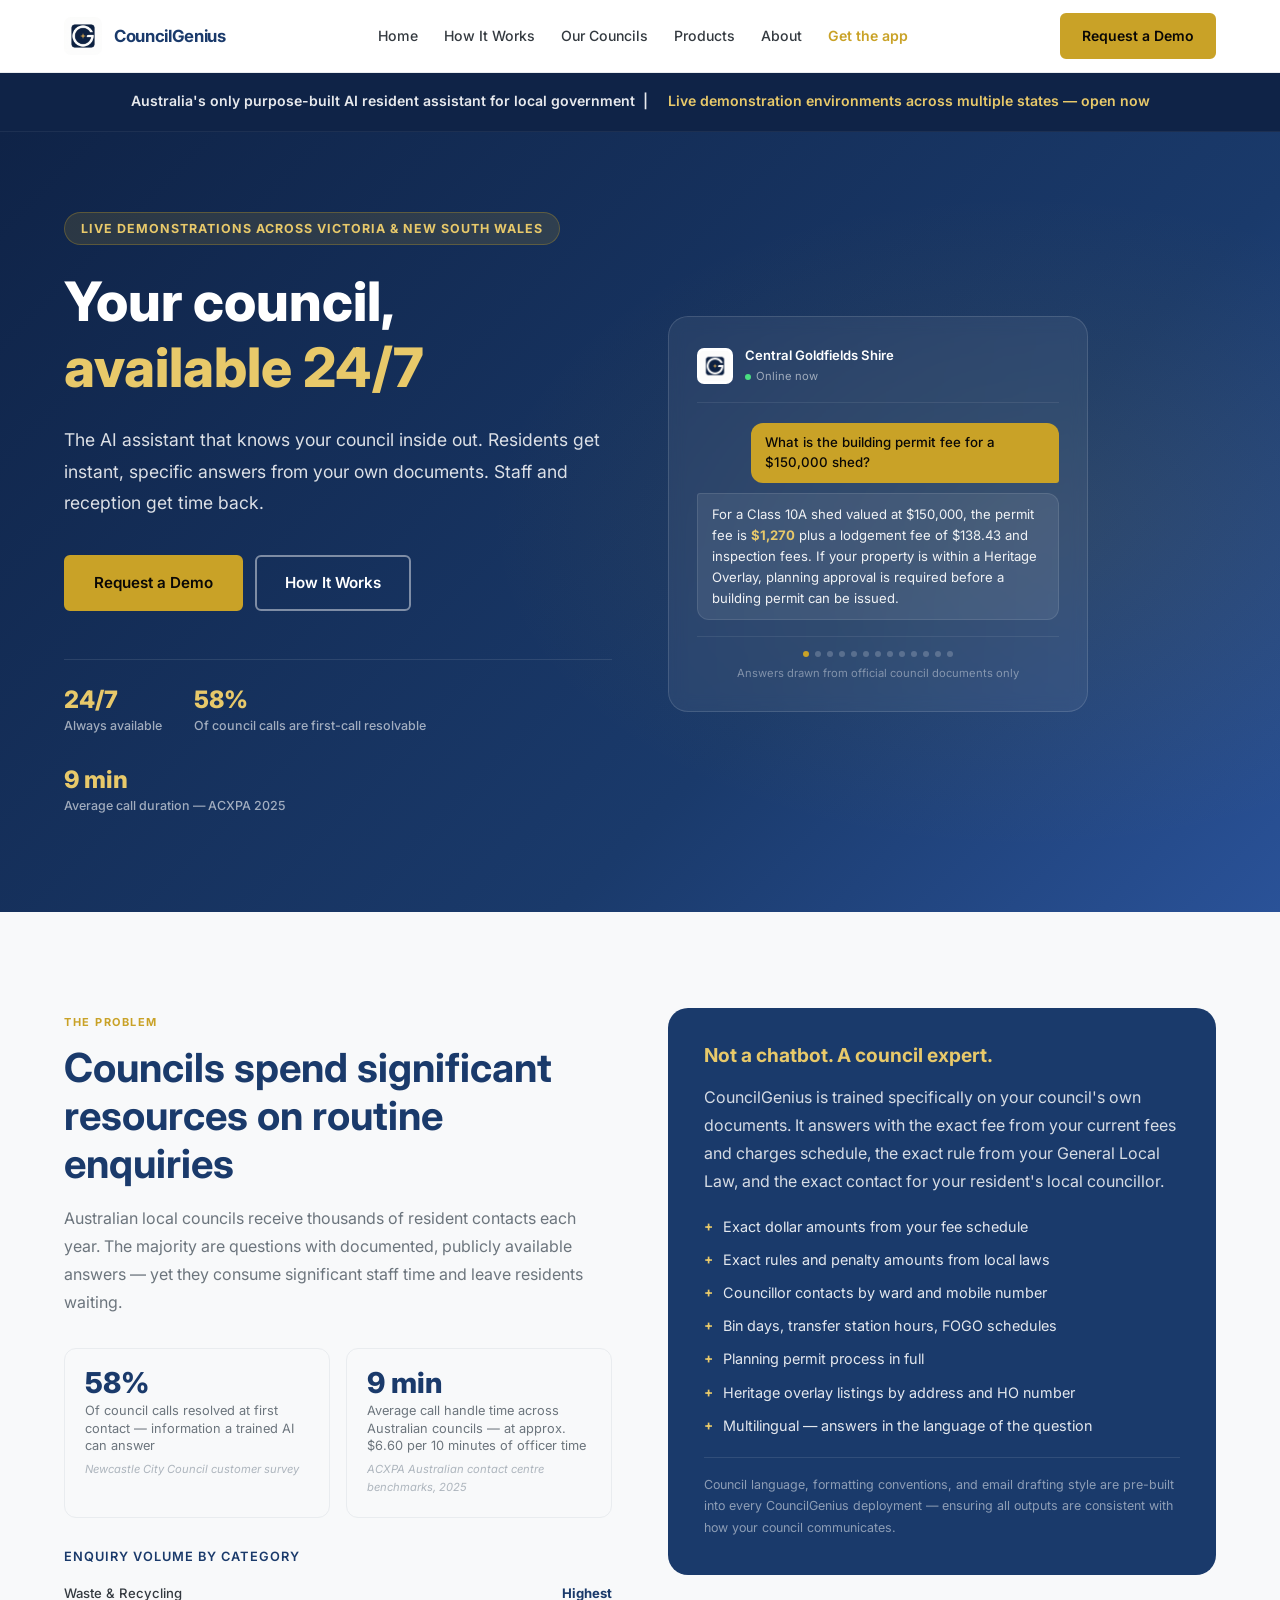
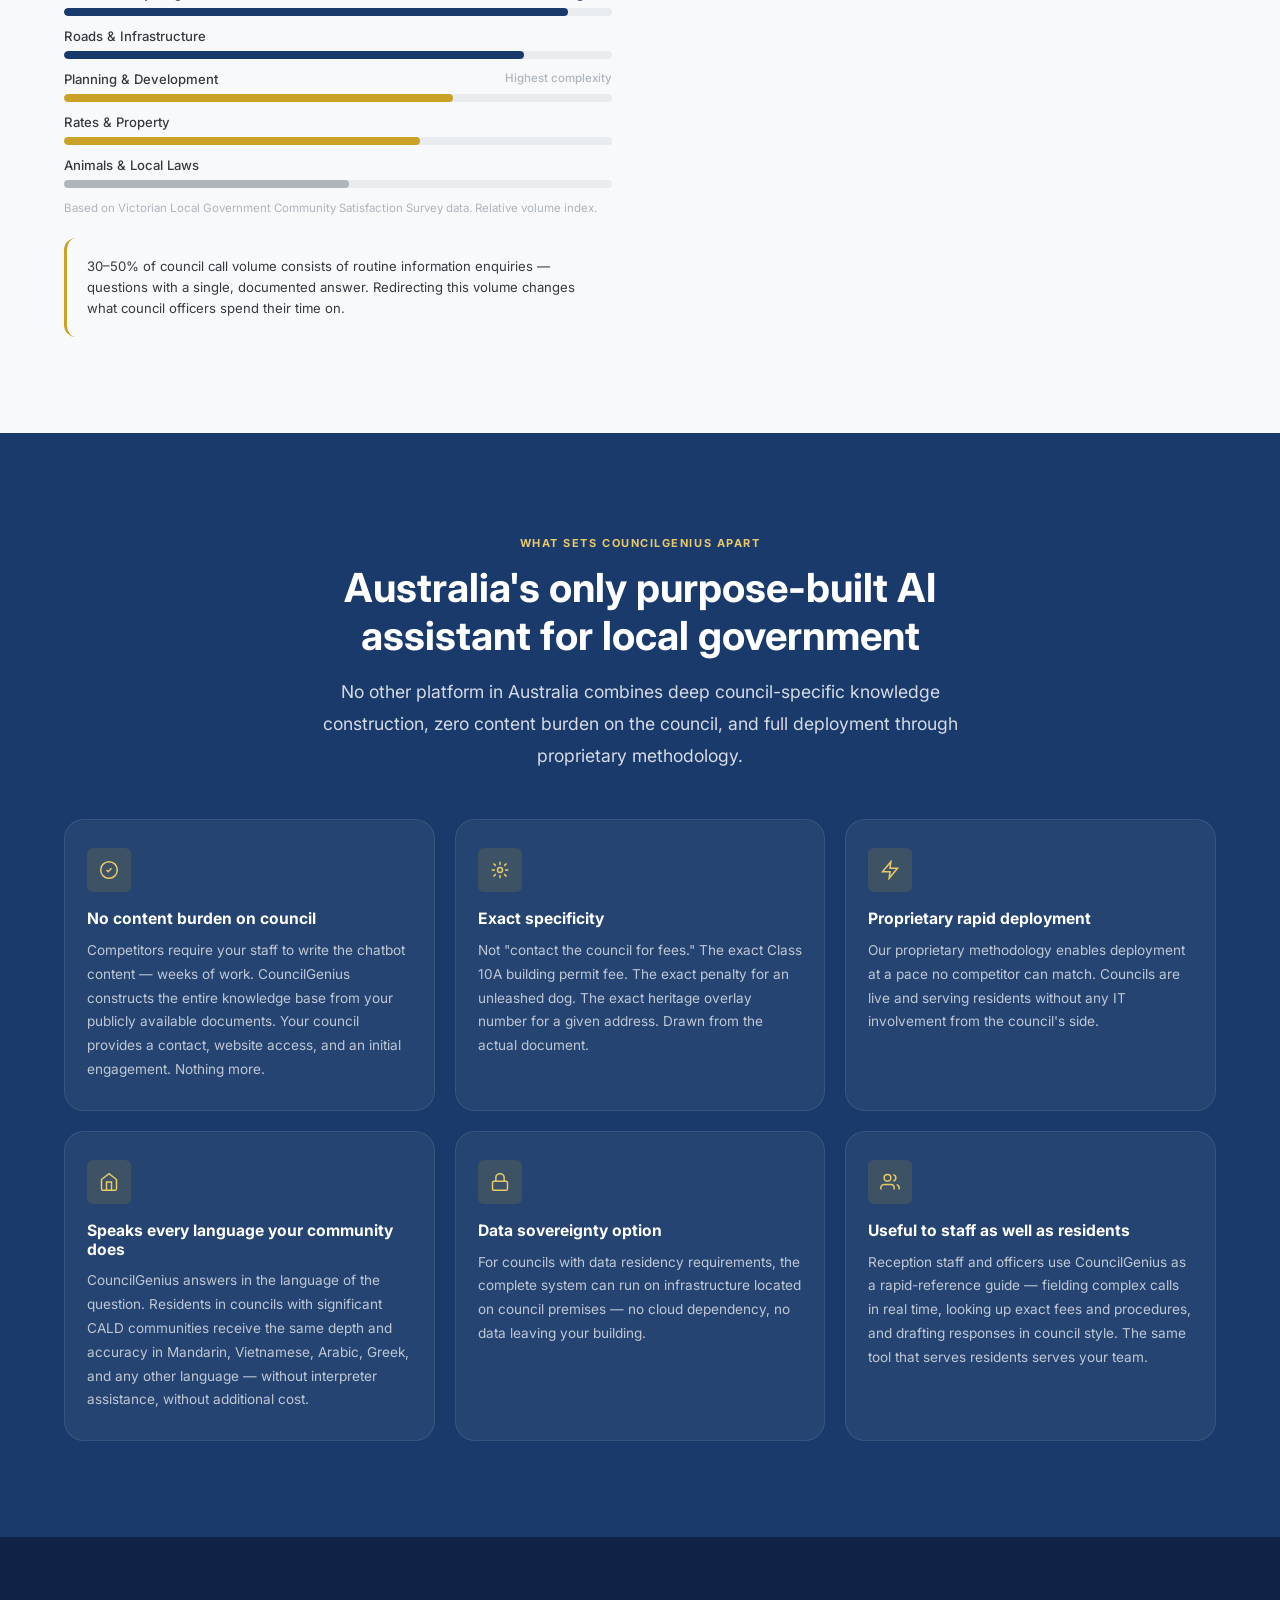
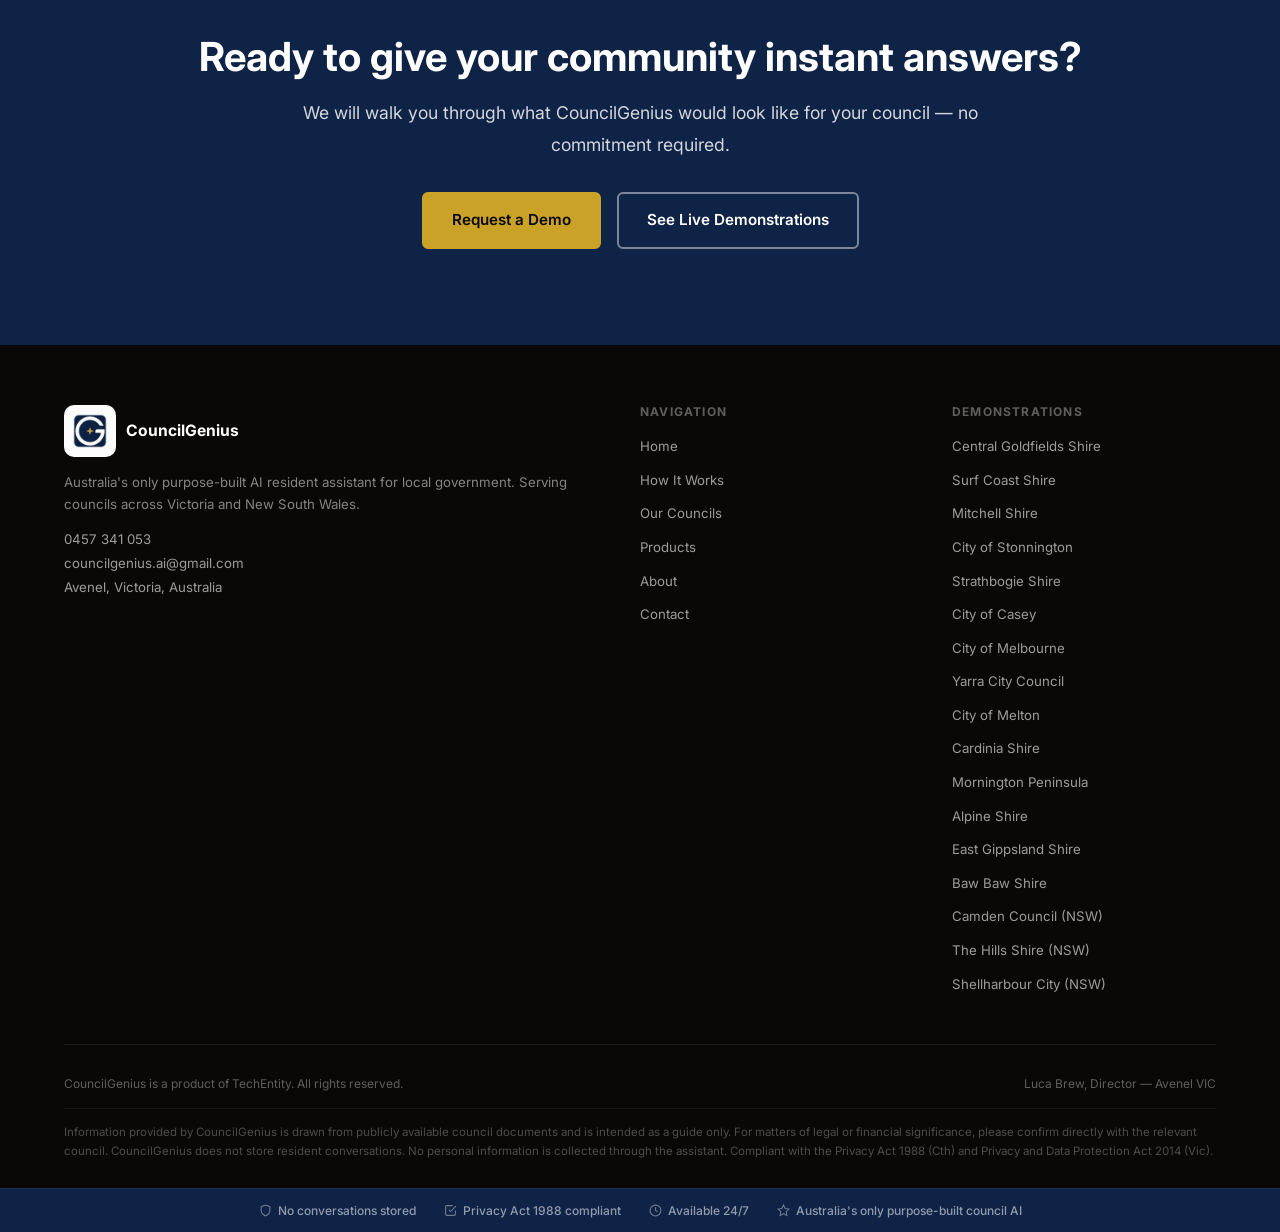
==== commit b57be987: "Add /app/ PWA page + "Get the app" nav link Adds councilgenius.com/app — the Council Genius resident" ====
--- a/index.html
+++ b/index.html
@@ -355,6 +355,7 @@
         <li><a href="#" onclick="showPage('councils');return false;" data-page="councils">Our Councils</a></li>
         <li><a href="#" onclick="showPage('products');return false;" data-page="products">Products</a></li>
         <li><a href="#" onclick="showPage('about');return false;" data-page="about">About</a></li>
+        <li><a href="/app/" style="color:var(--gold);font-weight:600;">Get the app</a></li>
       </ul>
       <div class="nav-cta">
         <a href="#" onclick="showPage('contact');return false;" class="btn btn-primary btn-sm">Request a Demo</a>
@@ -370,6 +371,7 @@
     <a href="#" onclick="showPage('councils');closeMobileMenu();return false;">Our Councils</a>
     <a href="#" onclick="showPage('products');closeMobileMenu();return false;">Products</a>
     <a href="#" onclick="showPage('about');closeMobileMenu();return false;">About</a>
+    <a href="/app/" style="color:var(--gold);font-weight:600;">Get the app</a>
     <a href="#" onclick="showPage('contact');closeMobileMenu();return false;" class="btn btn-primary btn-sm">Request a Demo</a>
   </div>
 </nav>
